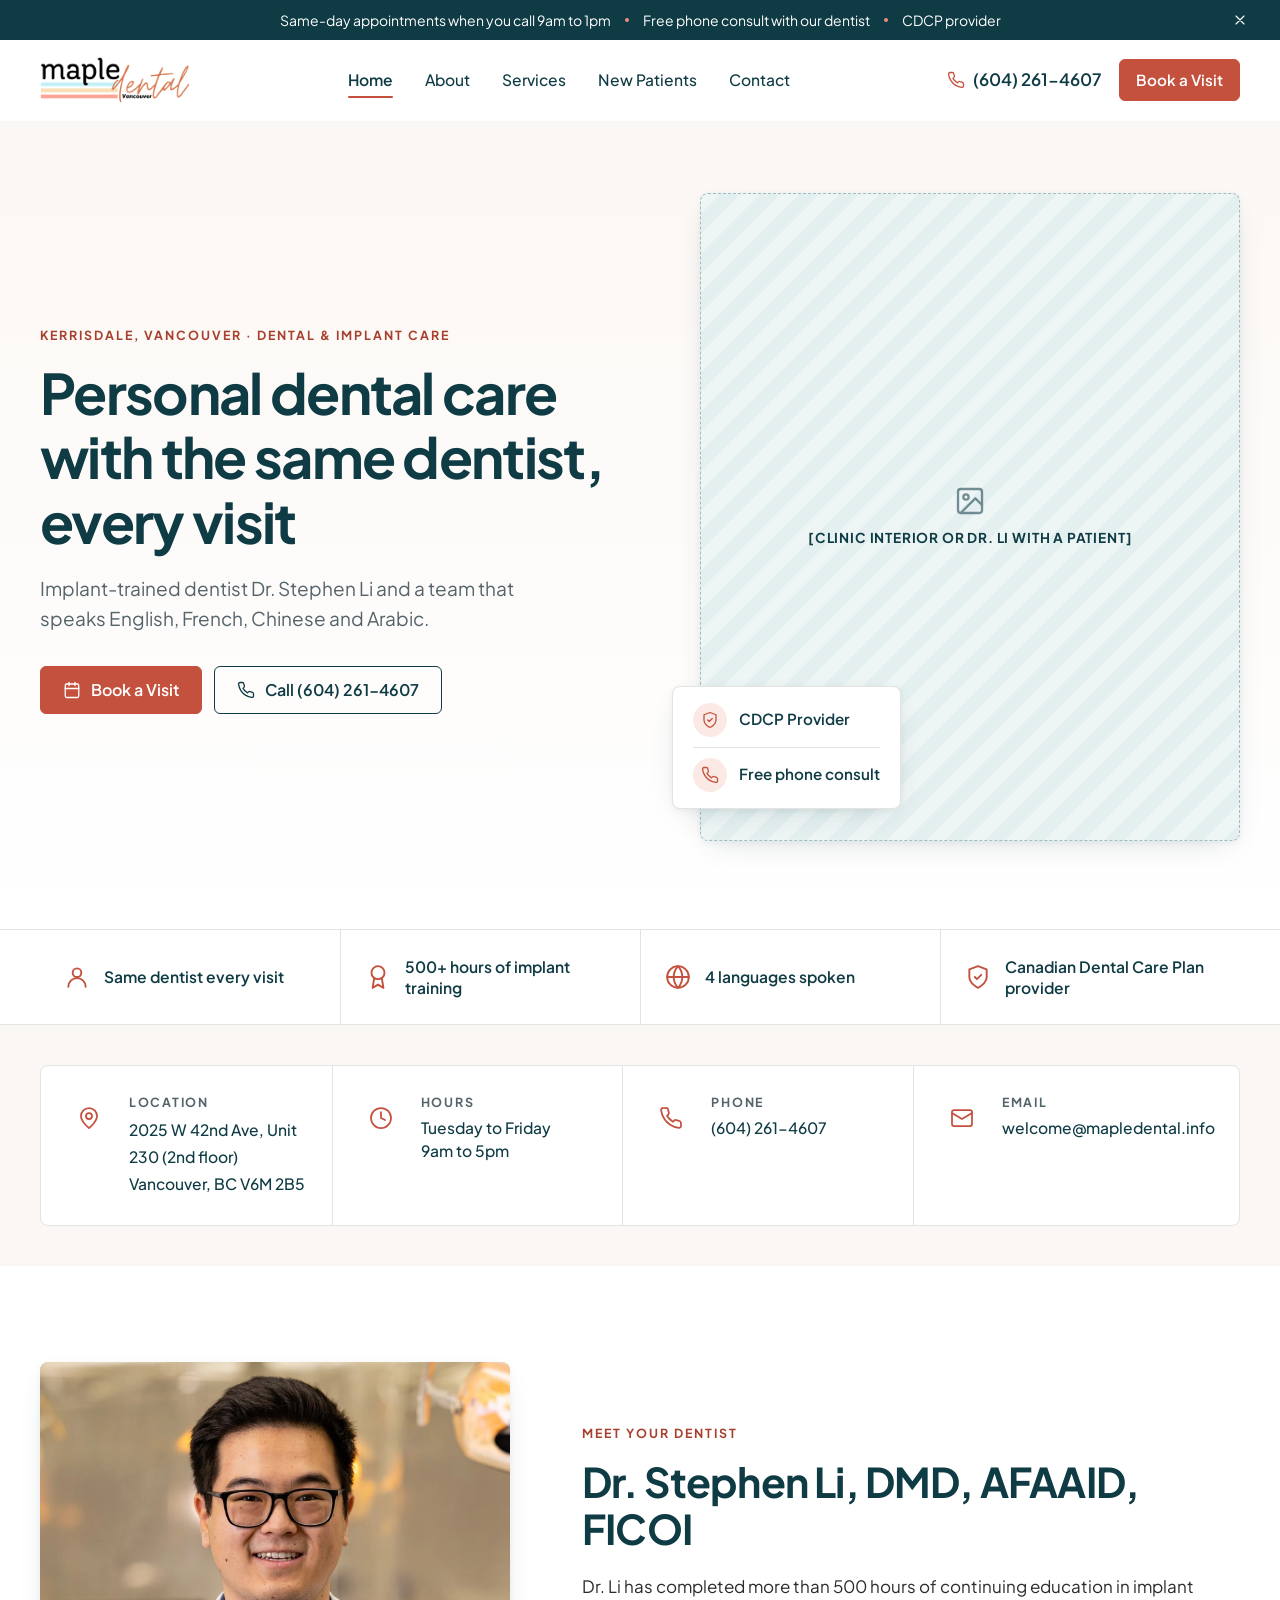
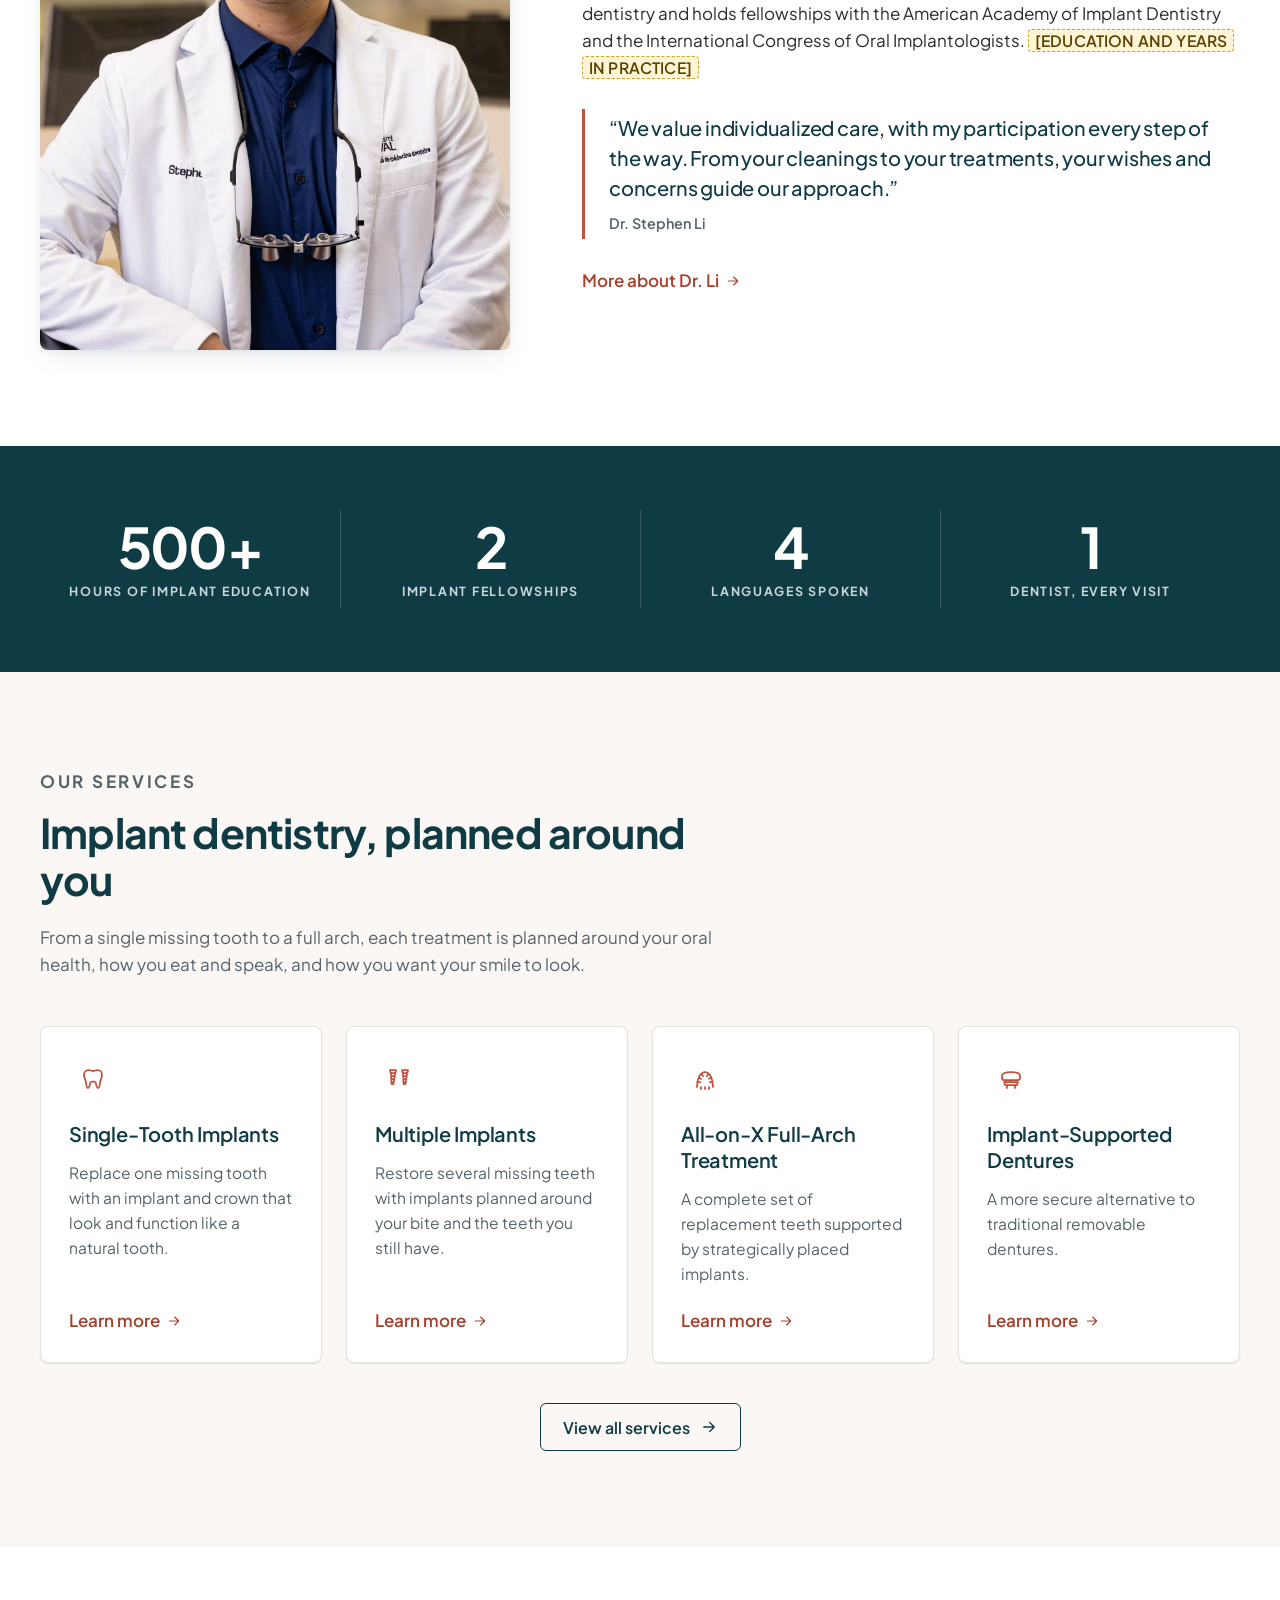
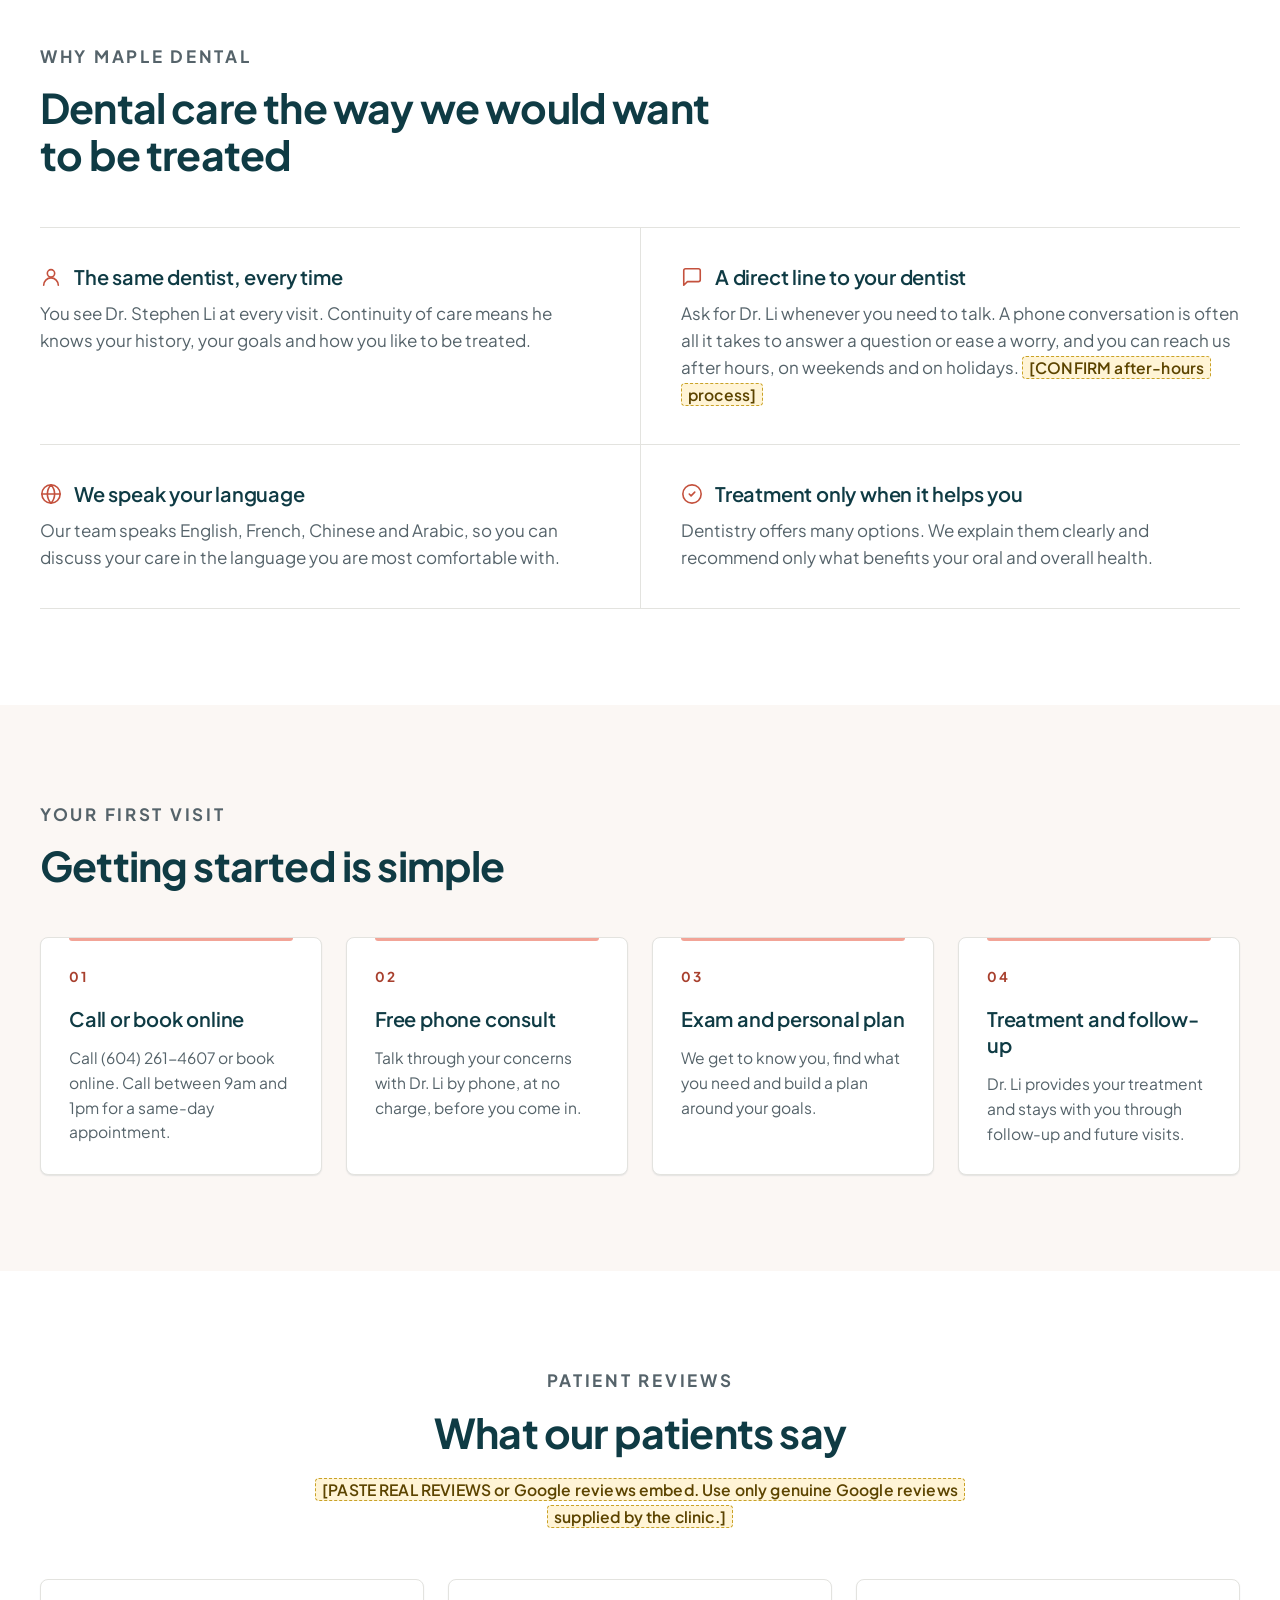
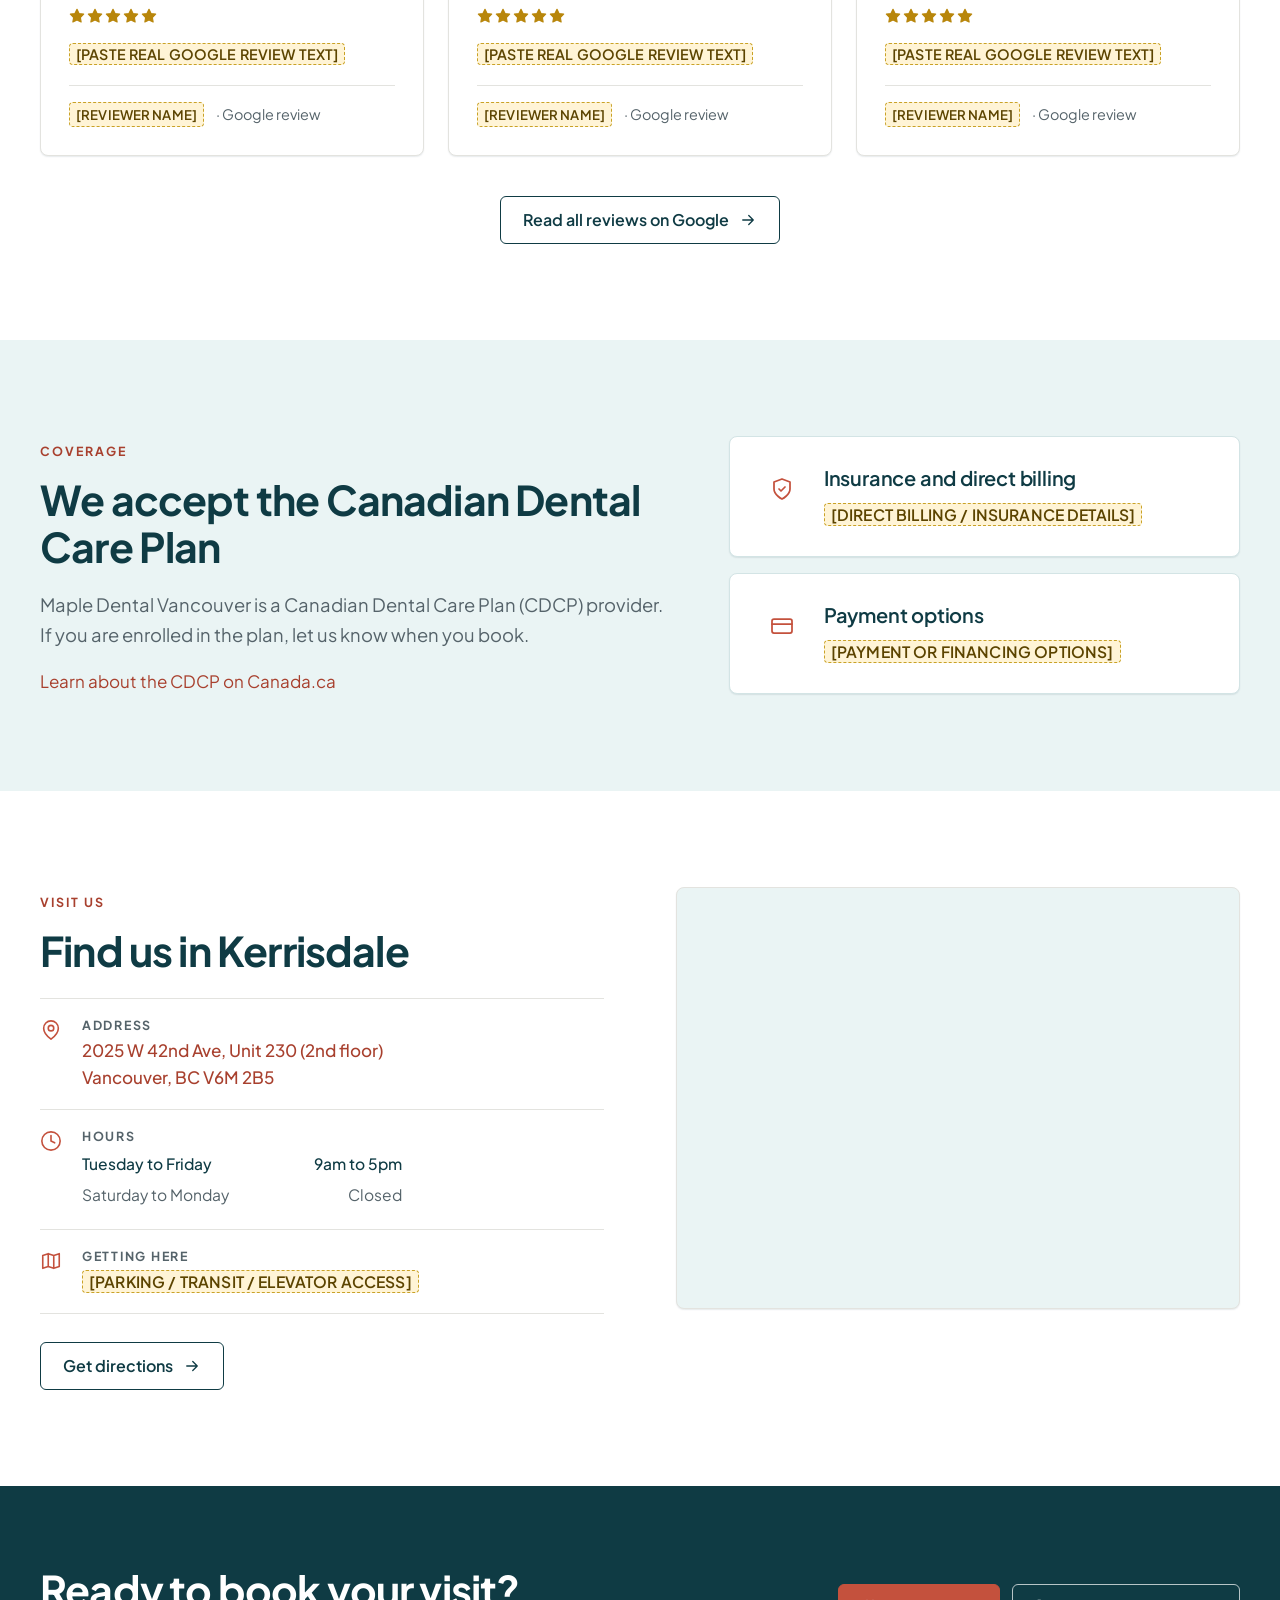
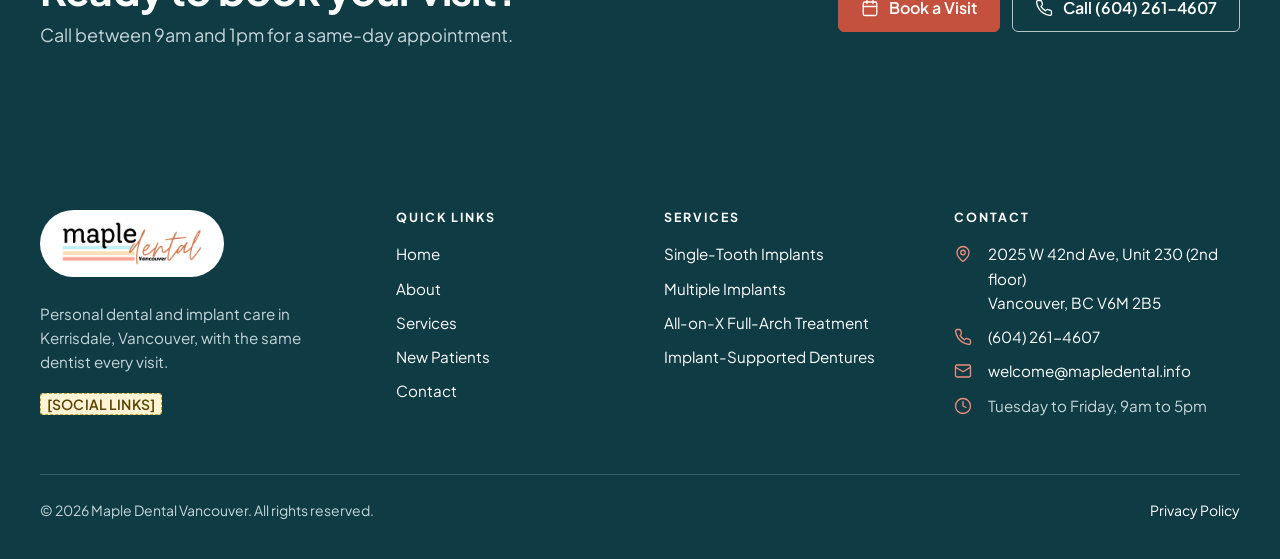
==== index.html @ 1ab0e74a "first commit" ====
<!doctype html>
<html lang="en-CA">
<head>
  <meta charset="utf-8">
  <meta name="viewport" content="width=device-width, initial-scale=1">
  <title>Maple Dental Vancouver | Kerrisdale Dentist & Dental Implants</title>
  <meta name="description" content="Kerrisdale dentist Dr. Stephen Li offers dental implant care with the same dentist every visit. We speak English, French, Chinese and Arabic and are a CDCP provider.">
  <link rel="canonical" href="https://mapledental.info/">
  <meta property="og:type" content="website">
  <meta property="og:site_name" content="Maple Dental Vancouver">
  <meta property="og:title" content="Maple Dental Vancouver | Kerrisdale Dentist & Dental Implants">
  <meta property="og:description" content="Kerrisdale dentist Dr. Stephen Li offers dental implant care with the same dentist every visit. We speak English, French, Chinese and Arabic and are a CDCP provider.">
  <meta property="og:url" content="https://mapledental.info/">
  <meta property="og:image" content="https://mapledental.info/assets/img/dr-stephen-li.jpg">
  <meta property="og:locale" content="en_CA">
  <meta name="twitter:card" content="summary_large_image">
  <meta name="theme-color" content="#0f3b44">
  <link rel="icon" type="image/png" href="/assets/img/favicon.png">
  <link rel="preconnect" href="https://fonts.googleapis.com">
  <link rel="preconnect" href="https://fonts.gstatic.com" crossorigin>
  <link href="https://fonts.googleapis.com/css2?family=Plus+Jakarta+Sans:wght@400;500;600;700&display=swap" rel="stylesheet">
  <link rel="stylesheet" href="/assets/css/styles.css">
  <script>document.documentElement.classList.add('js')</script>
  <script type="application/ld+json">{"@context": "https://schema.org", "@type": "Dentist", "@id": "https://mapledental.info/#dentist", "name": "Maple Dental Vancouver", "url": "https://mapledental.info/", "logo": "https://mapledental.info/assets/img/maple-dental-logo.png", "image": "https://mapledental.info/assets/img/dr-stephen-li.jpg", "telephone": "+1-604-261-4607", "email": "welcome@mapledental.info", "address": {"@type": "PostalAddress", "streetAddress": "2025 W 42nd Ave, Unit 230", "addressLocality": "Vancouver", "addressRegion": "BC", "postalCode": "V6M 2B5", "addressCountry": "CA"}, "areaServed": "Kerrisdale, Vancouver, BC", "openingHoursSpecification": [{"@type": "OpeningHoursSpecification", "dayOfWeek": ["Tuesday", "Wednesday", "Thursday", "Friday"], "opens": "09:00", "closes": "17:00"}], "knowsLanguage": ["en", "fr", "zh", "ar"], "availableService": [{"@type": "MedicalProcedure", "name": "Single-Tooth Implants"}, {"@type": "MedicalProcedure", "name": "Multiple Implants"}, {"@type": "MedicalProcedure", "name": "All-on-X Full-Arch Treatment"}, {"@type": "MedicalProcedure", "name": "Implant-Supported Dentures"}], "employee": {"@type": "Person", "name": "Dr. Stephen Li", "jobTitle": "Dentist", "honorificSuffix": "DMD, AFAAID, FICOI"}}</script>
</head><body>
  <a class="skip-link" href="#main">Skip to content</a>

  <div class="announce" data-announce>
    <div class="container announce__inner">
      <ul class="announce__list" aria-label="Clinic highlights">
        <li>Same-day appointments when you call 9am to 1pm</li>
        <li>Free phone consult with our dentist</li>
        <li>CDCP provider</li>
      </ul>
      <button class="announce__close" type="button" data-announce-close aria-label="Dismiss announcement"><svg viewBox="0 0 24 24" fill="none" stroke="currentColor" stroke-width="1.75" stroke-linecap="round" stroke-linejoin="round" aria-hidden="true" focusable="false"><path d="M18 6 6 18M6 6l12 12"/></svg></button>
    </div>
  </div>

  <header class="site-header">
    <div class="container header__inner">
      <a class="brand" href="/" aria-label="Maple Dental Vancouver, home">
        <img src="/assets/img/maple-dental-logo.png" width="720" height="223" alt="Maple Dental Vancouver logo">
      </a>
      <nav class="nav" id="site-nav" aria-label="Main">
        <ul class="nav__list">
          <li><a class="nav__link" href="/" aria-current="page">Home</a></li>
          <li><a class="nav__link" href="/about/">About</a></li>
          <li><a class="nav__link" href="/services/">Services</a></li>
          <li><a class="nav__link" href="/new-patients/">New Patients</a></li>
          <li><a class="nav__link" href="/contact/">Contact</a></li>
        </ul>
        <div class="nav__mobile-cta">
          <a class="btn btn--primary" href="tel:+16042614607"><svg viewBox="0 0 24 24" fill="none" stroke="currentColor" stroke-width="1.75" stroke-linecap="round" stroke-linejoin="round" aria-hidden="true" focusable="false"><rect x="3" y="4" width="18" height="18" rx="2"/><path d="M16 2v4M8 2v4M3 10h18"/></svg>Book a Visit</a>
          <a class="btn btn--outline" href="tel:+16042614607"><svg viewBox="0 0 24 24" fill="none" stroke="currentColor" stroke-width="1.75" stroke-linecap="round" stroke-linejoin="round" aria-hidden="true" focusable="false"><path d="M22 16.9v3a2 2 0 0 1-2.2 2 19.8 19.8 0 0 1-8.6-3.1 19.5 19.5 0 0 1-6-6A19.8 19.8 0 0 1 2.1 4.2 2 2 0 0 1 4.1 2h3a2 2 0 0 1 2 1.7c.1.9.4 1.8.7 2.7a2 2 0 0 1-.5 2.1L8 9.8a16 16 0 0 0 6 6l1.3-1.3a2 2 0 0 1 2.1-.4c.9.3 1.8.6 2.7.7a2 2 0 0 1 1.7 2z"/></svg>Call (604) 261-4607</a>
        </div>
      </nav>
      <div class="header__actions">
        <a class="header__phone" href="tel:+16042614607" aria-label="Call (604) 261-4607"><svg viewBox="0 0 24 24" fill="none" stroke="currentColor" stroke-width="1.75" stroke-linecap="round" stroke-linejoin="round" aria-hidden="true" focusable="false"><path d="M22 16.9v3a2 2 0 0 1-2.2 2 19.8 19.8 0 0 1-8.6-3.1 19.5 19.5 0 0 1-6-6A19.8 19.8 0 0 1 2.1 4.2 2 2 0 0 1 4.1 2h3a2 2 0 0 1 2 1.7c.1.9.4 1.8.7 2.7a2 2 0 0 1-.5 2.1L8 9.8a16 16 0 0 0 6 6l1.3-1.3a2 2 0 0 1 2.1-.4c.9.3 1.8.6 2.7.7a2 2 0 0 1 1.7 2z"/></svg><span>(604) 261-4607</span></a>
        <!-- [ONLINE BOOKING URL]: set BOOKING_URL in src/build.py -->
        <a class="btn btn--primary btn--sm" href="tel:+16042614607">Book a Visit</a>
      </div>
      <button class="menu-toggle" type="button" aria-expanded="false" aria-controls="site-nav" aria-label="Open menu">
        <svg class="icon-open" viewBox="0 0 24 24" fill="none" stroke="currentColor" stroke-width="1.75" stroke-linecap="round" stroke-linejoin="round" aria-hidden="true" focusable="false"><path d="M4 6h16M4 12h16M4 18h16"/></svg><svg class="icon-close" viewBox="0 0 24 24" fill="none" stroke="currentColor" stroke-width="1.75" stroke-linecap="round" stroke-linejoin="round" aria-hidden="true" focusable="false"><path d="M18 6 6 18M6 6l12 12"/></svg>
      </button>
    </div>
  </header>

  <main id="main">

    <!-- 1. Hero -->
    <section class="hero" aria-labelledby="hero-title">
      <div class="container hero__grid">
        <div class="reveal">
          <p class="eyebrow">Kerrisdale, Vancouver &middot; Dental &amp; implant care</p>
          <h1 id="hero-title">Personal dental care with the same dentist, every visit</h1>
          <p class="hero__sub">Implant-trained dentist Dr. Stephen Li and a team that speaks English, French, Chinese and Arabic.</p>
          <div class="btn-row">
            <a class="btn btn--primary" href="tel:+16042614607"><svg viewBox="0 0 24 24" fill="none" stroke="currentColor" stroke-width="1.75" stroke-linecap="round" stroke-linejoin="round" aria-hidden="true" focusable="false"><rect x="3" y="4" width="18" height="18" rx="2"/><path d="M16 2v4M8 2v4M3 10h18"/></svg>Book a Visit</a>
            <a class="btn btn--outline" href="tel:+16042614607"><svg viewBox="0 0 24 24" fill="none" stroke="currentColor" stroke-width="1.75" stroke-linecap="round" stroke-linejoin="round" aria-hidden="true" focusable="false"><path d="M22 16.9v3a2 2 0 0 1-2.2 2 19.8 19.8 0 0 1-8.6-3.1 19.5 19.5 0 0 1-6-6A19.8 19.8 0 0 1 2.1 4.2 2 2 0 0 1 4.1 2h3a2 2 0 0 1 2 1.7c.1.9.4 1.8.7 2.7a2 2 0 0 1-.5 2.1L8 9.8a16 16 0 0 0 6 6l1.3-1.3a2 2 0 0 1 2.1-.4c.9.3 1.8.6 2.7.7a2 2 0 0 1 1.7 2z"/></svg>Call (604) 261-4607</a>
          </div>
        </div>
        <div class="hero__media reveal">
          <div class="ph-img " role="img" aria-label="Placeholder: CLINIC INTERIOR OR DR. LI WITH A PATIENT"><svg viewBox="0 0 24 24" fill="none" stroke="currentColor" stroke-width="1.75" stroke-linecap="round" stroke-linejoin="round" aria-hidden="true" focusable="false"><rect x="3" y="3" width="18" height="18" rx="2"/><circle cx="9" cy="9" r="2"/><path d="m21 15-5-5L5 21"/></svg><span>[CLINIC INTERIOR OR DR. LI WITH A PATIENT]</span></div>
          <div class="float-card">
            <div class="float-card__item"><span class="float-card__icon"><svg viewBox="0 0 24 24" fill="none" stroke="currentColor" stroke-width="1.75" stroke-linecap="round" stroke-linejoin="round" aria-hidden="true" focusable="false"><path d="M12 22s8-4 8-10V5l-8-3-8 3v7c0 6 8 10 8 10z"/><path d="m9 12 2 2 4-4"/></svg></span>CDCP Provider</div>
            <div class="float-card__item"><span class="float-card__icon"><svg viewBox="0 0 24 24" fill="none" stroke="currentColor" stroke-width="1.75" stroke-linecap="round" stroke-linejoin="round" aria-hidden="true" focusable="false"><path d="M22 16.9v3a2 2 0 0 1-2.2 2 19.8 19.8 0 0 1-8.6-3.1 19.5 19.5 0 0 1-6-6A19.8 19.8 0 0 1 2.1 4.2 2 2 0 0 1 4.1 2h3a2 2 0 0 1 2 1.7c.1.9.4 1.8.7 2.7a2 2 0 0 1-.5 2.1L8 9.8a16 16 0 0 0 6 6l1.3-1.3a2 2 0 0 1 2.1-.4c.9.3 1.8.6 2.7.7a2 2 0 0 1 1.7 2z"/></svg></span>Free phone consult</div>
          </div>
        </div>
      </div>
    </section>

    <!-- 2. Trust strip -->
    <section class="trust" aria-label="Why patients trust us">
      <div class="container">
        <ul class="trust__list" data-stagger>
          <li class="trust__item reveal"><svg viewBox="0 0 24 24" fill="none" stroke="currentColor" stroke-width="1.75" stroke-linecap="round" stroke-linejoin="round" aria-hidden="true" focusable="false"><circle cx="12" cy="8" r="4"/><path d="M4 21a8 8 0 0 1 16 0"/></svg><span>Same dentist every visit</span></li>
          <li class="trust__item reveal"><svg viewBox="0 0 24 24" fill="none" stroke="currentColor" stroke-width="1.75" stroke-linecap="round" stroke-linejoin="round" aria-hidden="true" focusable="false"><circle cx="12" cy="8" r="6"/><path d="M15.5 13 17 22l-5-3-5 3 1.5-9"/></svg><span>500+ hours of implant training</span></li>
          <li class="trust__item reveal"><svg viewBox="0 0 24 24" fill="none" stroke="currentColor" stroke-width="1.75" stroke-linecap="round" stroke-linejoin="round" aria-hidden="true" focusable="false"><circle cx="12" cy="12" r="10"/><path d="M2 12h20M12 2a15.3 15.3 0 0 1 4 10 15.3 15.3 0 0 1-4 10 15.3 15.3 0 0 1-4-10 15.3 15.3 0 0 1 4-10z"/></svg><span>4 languages spoken</span></li>
          <li class="trust__item reveal"><svg viewBox="0 0 24 24" fill="none" stroke="currentColor" stroke-width="1.75" stroke-linecap="round" stroke-linejoin="round" aria-hidden="true" focusable="false"><path d="M12 22s8-4 8-10V5l-8-3-8 3v7c0 6 8 10 8 10z"/><path d="m9 12 2 2 4-4"/></svg><span>Canadian Dental Care Plan provider</span></li>
        </ul>
      </div>
    </section>

    <!-- 3. Quick info -->
    <section class="section section--tight section--cream" aria-labelledby="info-title">
      <div class="container">
        <h2 id="info-title" class="sr-only">Clinic information</h2>
        <div class="info-grid reveal">
          <div class="info-item">
            <span class="icon-tile"><svg viewBox="0 0 24 24" fill="none" stroke="currentColor" stroke-width="1.75" stroke-linecap="round" stroke-linejoin="round" aria-hidden="true" focusable="false"><path d="M20 10c0 6-8 12-8 12s-8-6-8-12a8 8 0 0 1 16 0z"/><circle cx="12" cy="10" r="3"/></svg></span>
            <div><h3>Location</h3><address><a href="https://www.google.com/maps/search/?api=1&query=2025+W+42nd+Ave+Unit+230+Vancouver+BC+V6M+2B5" target="_blank" rel="noopener">2025 W 42nd Ave, Unit 230 (2nd floor)<br>Vancouver, BC V6M 2B5<span class="sr-only"> (opens Google Maps)</span></a></address></div>
          </div>
          <div class="info-item">
            <span class="icon-tile"><svg viewBox="0 0 24 24" fill="none" stroke="currentColor" stroke-width="1.75" stroke-linecap="round" stroke-linejoin="round" aria-hidden="true" focusable="false"><circle cx="12" cy="12" r="10"/><path d="M12 6v6l4 2"/></svg></span>
            <div><h3>Hours</h3><p>Tuesday to Friday<br>9am to 5pm</p></div>
          </div>
          <div class="info-item">
            <span class="icon-tile"><svg viewBox="0 0 24 24" fill="none" stroke="currentColor" stroke-width="1.75" stroke-linecap="round" stroke-linejoin="round" aria-hidden="true" focusable="false"><path d="M22 16.9v3a2 2 0 0 1-2.2 2 19.8 19.8 0 0 1-8.6-3.1 19.5 19.5 0 0 1-6-6A19.8 19.8 0 0 1 2.1 4.2 2 2 0 0 1 4.1 2h3a2 2 0 0 1 2 1.7c.1.9.4 1.8.7 2.7a2 2 0 0 1-.5 2.1L8 9.8a16 16 0 0 0 6 6l1.3-1.3a2 2 0 0 1 2.1-.4c.9.3 1.8.6 2.7.7a2 2 0 0 1 1.7 2z"/></svg></span>
            <div><h3>Phone</h3><p><a href="tel:+16042614607">(604) 261-4607</a></p></div>
          </div>
          <div class="info-item">
            <span class="icon-tile"><svg viewBox="0 0 24 24" fill="none" stroke="currentColor" stroke-width="1.75" stroke-linecap="round" stroke-linejoin="round" aria-hidden="true" focusable="false"><rect x="2" y="4" width="20" height="16" rx="2"/><path d="m22 7-10 6L2 7"/></svg></span>
            <div><h3>Email</h3><p><a href="mailto:welcome@mapledental.info">welcome@mapledental.info</a></p></div>
          </div>
        </div>
      </div>
    </section>

    <!-- 4. Meet your dentist -->
    <section class="section" aria-labelledby="dentist-title">
      <div class="container split split--5-7">
        <div class="reveal">
          <div class="portrait">
            <picture>
              <source srcset="/assets/img/dr-stephen-li.webp" type="image/webp">
              <img src="/assets/img/dr-stephen-li.jpg" width="1200" height="1630" loading="lazy" decoding="async"
                   alt="Dr. Stephen Li, dentist at Maple Dental Vancouver, smiling in a white clinic coat in a treatment room">
            </picture>
          </div>
        </div>
        <div class="reveal">
          <p class="eyebrow">Meet your dentist</p>
          <h2 id="dentist-title">Dr. Stephen Li, DMD, AFAAID, FICOI</h2>
          <p>Dr. Li has completed more than 500 hours of continuing education in implant dentistry and holds fellowships with the American Academy of Implant Dentistry and the International Congress of Oral Implantologists. <span class="ph">[EDUCATION AND YEARS IN PRACTICE]</span></p>
          <blockquote class="pull-quote">
            <p>&ldquo;We value individualized care, with my participation every step of the way. From your cleanings to your treatments, your wishes and concerns guide our approach.&rdquo;</p>
            <cite>Dr. Stephen Li</cite>
          </blockquote>
          <a class="link-arrow" href="/about/#dr-li">More about Dr. Li<svg viewBox="0 0 24 24" fill="none" stroke="currentColor" stroke-width="1.75" stroke-linecap="round" stroke-linejoin="round" aria-hidden="true" focusable="false"><path d="M5 12h14M13 6l6 6-6 6"/></svg></a>
        </div>
      </div>
    </section>

    <!-- 5. Stats -->
    <section class="section section--dark section--tight on-dark" aria-label="Maple Dental at a glance" style="padding:64px 0">
      <div class="container">
        <dl class="stats" data-stagger>
          <div class="stat reveal"><dt>Hours of implant education</dt><dd>500+</dd></div>
          <div class="stat reveal"><dt>Implant fellowships</dt><dd>2</dd></div>
          <div class="stat reveal"><dt>Languages spoken</dt><dd>4</dd></div>
          <div class="stat reveal"><dt>Dentist, every visit</dt><dd>1</dd></div>
        </dl>
      </div>
    </section>

    <!-- 6. Services -->
    <section class="section section--cream" aria-labelledby="services-title">
      <div class="container">
        <div class="section-head reveal">
          <p class="eyebrow">Our services</p>
          <h2 id="services-title">Implant dentistry, planned around you</h2>
          <p>From a single missing tooth to a full arch, each treatment is planned around your oral health, how you eat and speak, and how you want your smile to look.</p>
        </div>
        <div class="cards cards--4" data-stagger>
          <article class="card reveal">
            <span class="icon-tile"><svg viewBox="0 0 24 24" fill="none" stroke="currentColor" stroke-width="1.75" stroke-linecap="round" stroke-linejoin="round" aria-hidden="true" focusable="false"><path d="M7.5 3C5 3 3 5 3 7.7c0 2.2.8 3.6 1.4 5.4.7 2.1.8 7.9 2.6 7.9 1.6 0 1.7-3.8 2.4-5.3.4-.8.9-1.2 1.6-1.2h2c.7 0 1.2.4 1.6 1.2.7 1.5.8 5.3 2.4 5.3 1.8 0 1.9-5.8 2.6-7.9.6-1.8 1.4-3.2 1.4-5.4C21 5 19 3 16.5 3c-1.9 0-2.8 1-4.5 1S9.4 3 7.5 3z"/></svg></span>
            <h3>Single-Tooth Implants</h3>
            <p>Replace one missing tooth with an implant and crown that look and function like a natural tooth.</p>
            <a class="link-arrow" href="/services/#single-tooth-implants">Learn more<span class="sr-only"> about Single-Tooth Implants</span><svg viewBox="0 0 24 24" fill="none" stroke="currentColor" stroke-width="1.75" stroke-linecap="round" stroke-linejoin="round" aria-hidden="true" focusable="false"><path d="M5 12h14M13 6l6 6-6 6"/></svg></a>
          </article>
          <article class="card reveal">
            <span class="icon-tile"><svg viewBox="0 0 24 24" fill="none" stroke="currentColor" stroke-width="1.75" stroke-linecap="round" stroke-linejoin="round" aria-hidden="true" focusable="false"><path d="M3 3h6l-.6 3H3.6zM15 3h6l-.6 3h-4.8z"/><path d="M4 9h4M4.5 12h3M5 15h2M16 9h4M16.5 12h3M17 15h2M4 6l.5 11h2L8 6M16 6l.5 11h2L20 6"/></svg></span>
            <h3>Multiple Implants</h3>
            <p>Restore several missing teeth with implants planned around your bite and the teeth you still have.</p>
            <a class="link-arrow" href="/services/#multiple-implants">Learn more<span class="sr-only"> about Multiple Implants</span><svg viewBox="0 0 24 24" fill="none" stroke="currentColor" stroke-width="1.75" stroke-linecap="round" stroke-linejoin="round" aria-hidden="true" focusable="false"><path d="M5 12h14M13 6l6 6-6 6"/></svg></a>
          </article>
          <article class="card reveal">
            <span class="icon-tile"><svg viewBox="0 0 24 24" fill="none" stroke="currentColor" stroke-width="1.75" stroke-linecap="round" stroke-linejoin="round" aria-hidden="true" focusable="false"><path d="M4 20c0-8.8 3.6-15 8-15s8 6.2 8 15"/><path d="M4.6 15h2.6M5.7 10.6l2.3 1.2M8.5 7.3l1.6 2M15.5 7.3l-1.6 2M18.3 10.6 16 11.8M19.4 15h-2.6"/><path d="M8 20v2M12 20v2M16 20v2" /></svg></span>
            <h3>All-on-X Full-Arch Treatment</h3>
            <p>A complete set of replacement teeth supported by strategically placed implants.</p>
            <a class="link-arrow" href="/services/#all-on-x">Learn more<span class="sr-only"> about All-on-X Full-Arch Treatment</span><svg viewBox="0 0 24 24" fill="none" stroke="currentColor" stroke-width="1.75" stroke-linecap="round" stroke-linejoin="round" aria-hidden="true" focusable="false"><path d="M5 12h14M13 6l6 6-6 6"/></svg></a>
          </article>
          <article class="card reveal">
            <span class="icon-tile"><svg viewBox="0 0 24 24" fill="none" stroke="currentColor" stroke-width="1.75" stroke-linecap="round" stroke-linejoin="round" aria-hidden="true" focusable="false"><path d="M3 9c0-2 2-4 9-4s9 2 9 4v2c0 1-1 2-2 2H5c-1 0-2-1-2-2z"/><path d="M7 13v2M12 13v2M17 13v2M5 15h14l-1 3H6z"/><path d="M8 18v3M16 18v3"/></svg></span>
            <h3>Implant-Supported Dentures</h3>
            <p>A more secure alternative to traditional removable dentures.</p>
            <a class="link-arrow" href="/services/#implant-supported-dentures">Learn more<span class="sr-only"> about Implant-Supported Dentures</span><svg viewBox="0 0 24 24" fill="none" stroke="currentColor" stroke-width="1.75" stroke-linecap="round" stroke-linejoin="round" aria-hidden="true" focusable="false"><path d="M5 12h14M13 6l6 6-6 6"/></svg></a>
          </article>
        </div>
        <!-- Fifth card "General & Preventive Care": add ONLY once the client confirms [CONFIRM: cleanings, exams, fillings?] -->
        <div class="section-foot"><a class="btn btn--outline" href="/services/">View all services<svg viewBox="0 0 24 24" fill="none" stroke="currentColor" stroke-width="1.75" stroke-linecap="round" stroke-linejoin="round" aria-hidden="true" focusable="false"><path d="M5 12h14M13 6l6 6-6 6"/></svg></a></div>
      </div>
    </section>

    <!-- 7. Why Maple Dental -->
    <section class="section" aria-labelledby="why-title">
      <div class="container">
        <div class="section-head reveal">
          <p class="eyebrow">Why Maple Dental</p>
          <h2 id="why-title">Dental care the way we would want to be treated</h2>
        </div>
        <div class="feature-grid" data-stagger>
          <div class="feature reveal">
            <h3><svg viewBox="0 0 24 24" fill="none" stroke="currentColor" stroke-width="1.75" stroke-linecap="round" stroke-linejoin="round" aria-hidden="true" focusable="false"><circle cx="12" cy="8" r="4"/><path d="M4 21a8 8 0 0 1 16 0"/></svg>The same dentist, every time</h3>
            <p>You see Dr. Stephen Li at every visit. Continuity of care means he knows your history, your goals and how you like to be treated.</p>
          </div>
          <div class="feature reveal">
            <h3><svg viewBox="0 0 24 24" fill="none" stroke="currentColor" stroke-width="1.75" stroke-linecap="round" stroke-linejoin="round" aria-hidden="true" focusable="false"><path d="M21 15a2 2 0 0 1-2 2H7l-4 4V5a2 2 0 0 1 2-2h14a2 2 0 0 1 2 2z"/></svg>A direct line to your dentist</h3>
            <p>Ask for Dr. Li whenever you need to talk. A phone conversation is often all it takes to answer a question or ease a worry, and you can reach us after hours, on weekends and on holidays. <span class="ph">[CONFIRM after-hours process]</span></p>
          </div>
          <div class="feature reveal">
            <h3><svg viewBox="0 0 24 24" fill="none" stroke="currentColor" stroke-width="1.75" stroke-linecap="round" stroke-linejoin="round" aria-hidden="true" focusable="false"><circle cx="12" cy="12" r="10"/><path d="M2 12h20M12 2a15.3 15.3 0 0 1 4 10 15.3 15.3 0 0 1-4 10 15.3 15.3 0 0 1-4-10 15.3 15.3 0 0 1 4-10z"/></svg>We speak your language</h3>
            <p>Our team speaks English, French, Chinese and Arabic, so you can discuss your care in the language you are most comfortable with.</p>
          </div>
          <div class="feature reveal">
            <h3><svg viewBox="0 0 24 24" fill="none" stroke="currentColor" stroke-width="1.75" stroke-linecap="round" stroke-linejoin="round" aria-hidden="true" focusable="false"><circle cx="12" cy="12" r="10"/><path d="m9 12 2 2 4-4"/></svg>Treatment only when it helps you</h3>
            <p>Dentistry offers many options. We explain them clearly and recommend only what benefits your oral and overall health.</p>
          </div>
        </div>
      </div>
    </section>

    <!-- 8. How it works -->
    <section class="section section--cream" aria-labelledby="steps-title">
      <div class="container">
        <div class="section-head reveal">
          <p class="eyebrow">Your first visit</p>
          <h2 id="steps-title">Getting started is simple</h2>
        </div>
        <div class="cards cards--4" data-stagger>
          <article class="card step-card reveal">
            <span class="step-num">01</span>
            <h3>Call or book online</h3>
            <p>Call (604) 261-4607 or book online. Call between 9am and 1pm for a same-day appointment.</p>
          </article>
          <article class="card step-card reveal">
            <span class="step-num">02</span>
            <h3>Free phone consult</h3>
            <p>Talk through your concerns with Dr. Li by phone, at no charge, before you come in.</p>
          </article>
          <article class="card step-card reveal">
            <span class="step-num">03</span>
            <h3>Exam and personal plan</h3>
            <p>We get to know you, find what you need and build a plan around your goals.</p>
          </article>
          <article class="card step-card reveal">
            <span class="step-num">04</span>
            <h3>Treatment and follow-up</h3>
            <p>Dr. Li provides your treatment and stays with you through follow-up and future visits.</p>
          </article>
        </div>
      </div>
    </section>

    <!-- 9. Reviews -->
    <section class="section" aria-labelledby="reviews-title">
      <div class="container">
        <div class="section-head section-head--center reveal">
          <p class="eyebrow">Patient reviews</p>
          <h2 id="reviews-title">What our patients say</h2>
          <p><span class="ph">[PASTE REAL REVIEWS or Google reviews embed. Use only genuine Google reviews supplied by the clinic.]</span></p>
        </div>
        <div class="cards cards--3" data-stagger>
          <article class="card review-card reveal">
            <div class="stars" aria-hidden="true"><svg viewBox="0 0 24 24" fill="none" stroke="currentColor" stroke-width="1.75" stroke-linecap="round" stroke-linejoin="round" aria-hidden="true" focusable="false"><path d="m12 2 3.1 6.3 6.9 1-5 4.9 1.2 6.8L12 17.8 5.8 21l1.2-6.8-5-4.9 6.9-1z" fill="currentColor"/></svg><svg viewBox="0 0 24 24" fill="none" stroke="currentColor" stroke-width="1.75" stroke-linecap="round" stroke-linejoin="round" aria-hidden="true" focusable="false"><path d="m12 2 3.1 6.3 6.9 1-5 4.9 1.2 6.8L12 17.8 5.8 21l1.2-6.8-5-4.9 6.9-1z" fill="currentColor"/></svg><svg viewBox="0 0 24 24" fill="none" stroke="currentColor" stroke-width="1.75" stroke-linecap="round" stroke-linejoin="round" aria-hidden="true" focusable="false"><path d="m12 2 3.1 6.3 6.9 1-5 4.9 1.2 6.8L12 17.8 5.8 21l1.2-6.8-5-4.9 6.9-1z" fill="currentColor"/></svg><svg viewBox="0 0 24 24" fill="none" stroke="currentColor" stroke-width="1.75" stroke-linecap="round" stroke-linejoin="round" aria-hidden="true" focusable="false"><path d="m12 2 3.1 6.3 6.9 1-5 4.9 1.2 6.8L12 17.8 5.8 21l1.2-6.8-5-4.9 6.9-1z" fill="currentColor"/></svg><svg viewBox="0 0 24 24" fill="none" stroke="currentColor" stroke-width="1.75" stroke-linecap="round" stroke-linejoin="round" aria-hidden="true" focusable="false"><path d="m12 2 3.1 6.3 6.9 1-5 4.9 1.2 6.8L12 17.8 5.8 21l1.2-6.8-5-4.9 6.9-1z" fill="currentColor"/></svg></div>
            <blockquote><p><span class="ph">[PASTE REAL GOOGLE REVIEW TEXT]</span></p></blockquote>
            <footer><span class="ph">[REVIEWER NAME]</span> &middot; Google review</footer>
          </article>
          <article class="card review-card reveal">
            <div class="stars" aria-hidden="true"><svg viewBox="0 0 24 24" fill="none" stroke="currentColor" stroke-width="1.75" stroke-linecap="round" stroke-linejoin="round" aria-hidden="true" focusable="false"><path d="m12 2 3.1 6.3 6.9 1-5 4.9 1.2 6.8L12 17.8 5.8 21l1.2-6.8-5-4.9 6.9-1z" fill="currentColor"/></svg><svg viewBox="0 0 24 24" fill="none" stroke="currentColor" stroke-width="1.75" stroke-linecap="round" stroke-linejoin="round" aria-hidden="true" focusable="false"><path d="m12 2 3.1 6.3 6.9 1-5 4.9 1.2 6.8L12 17.8 5.8 21l1.2-6.8-5-4.9 6.9-1z" fill="currentColor"/></svg><svg viewBox="0 0 24 24" fill="none" stroke="currentColor" stroke-width="1.75" stroke-linecap="round" stroke-linejoin="round" aria-hidden="true" focusable="false"><path d="m12 2 3.1 6.3 6.9 1-5 4.9 1.2 6.8L12 17.8 5.8 21l1.2-6.8-5-4.9 6.9-1z" fill="currentColor"/></svg><svg viewBox="0 0 24 24" fill="none" stroke="currentColor" stroke-width="1.75" stroke-linecap="round" stroke-linejoin="round" aria-hidden="true" focusable="false"><path d="m12 2 3.1 6.3 6.9 1-5 4.9 1.2 6.8L12 17.8 5.8 21l1.2-6.8-5-4.9 6.9-1z" fill="currentColor"/></svg><svg viewBox="0 0 24 24" fill="none" stroke="currentColor" stroke-width="1.75" stroke-linecap="round" stroke-linejoin="round" aria-hidden="true" focusable="false"><path d="m12 2 3.1 6.3 6.9 1-5 4.9 1.2 6.8L12 17.8 5.8 21l1.2-6.8-5-4.9 6.9-1z" fill="currentColor"/></svg></div>
            <blockquote><p><span class="ph">[PASTE REAL GOOGLE REVIEW TEXT]</span></p></blockquote>
            <footer><span class="ph">[REVIEWER NAME]</span> &middot; Google review</footer>
          </article>
          <article class="card review-card reveal">
            <div class="stars" aria-hidden="true"><svg viewBox="0 0 24 24" fill="none" stroke="currentColor" stroke-width="1.75" stroke-linecap="round" stroke-linejoin="round" aria-hidden="true" focusable="false"><path d="m12 2 3.1 6.3 6.9 1-5 4.9 1.2 6.8L12 17.8 5.8 21l1.2-6.8-5-4.9 6.9-1z" fill="currentColor"/></svg><svg viewBox="0 0 24 24" fill="none" stroke="currentColor" stroke-width="1.75" stroke-linecap="round" stroke-linejoin="round" aria-hidden="true" focusable="false"><path d="m12 2 3.1 6.3 6.9 1-5 4.9 1.2 6.8L12 17.8 5.8 21l1.2-6.8-5-4.9 6.9-1z" fill="currentColor"/></svg><svg viewBox="0 0 24 24" fill="none" stroke="currentColor" stroke-width="1.75" stroke-linecap="round" stroke-linejoin="round" aria-hidden="true" focusable="false"><path d="m12 2 3.1 6.3 6.9 1-5 4.9 1.2 6.8L12 17.8 5.8 21l1.2-6.8-5-4.9 6.9-1z" fill="currentColor"/></svg><svg viewBox="0 0 24 24" fill="none" stroke="currentColor" stroke-width="1.75" stroke-linecap="round" stroke-linejoin="round" aria-hidden="true" focusable="false"><path d="m12 2 3.1 6.3 6.9 1-5 4.9 1.2 6.8L12 17.8 5.8 21l1.2-6.8-5-4.9 6.9-1z" fill="currentColor"/></svg><svg viewBox="0 0 24 24" fill="none" stroke="currentColor" stroke-width="1.75" stroke-linecap="round" stroke-linejoin="round" aria-hidden="true" focusable="false"><path d="m12 2 3.1 6.3 6.9 1-5 4.9 1.2 6.8L12 17.8 5.8 21l1.2-6.8-5-4.9 6.9-1z" fill="currentColor"/></svg></div>
            <blockquote><p><span class="ph">[PASTE REAL GOOGLE REVIEW TEXT]</span></p></blockquote>
            <footer><span class="ph">[REVIEWER NAME]</span> &middot; Google review</footer>
          </article>
        </div>
        <!-- [CORRECT GOOGLE REVIEWS URL]: set REVIEWS_URL in src/build.py -->
        <div class="section-foot"><a class="btn btn--outline" href="https://www.google.com/maps/search/?api=1&query=Maple+Dental+Vancouver+2025+W+42nd+Ave+Vancouver" target="_blank" rel="noopener">Read all reviews on Google<span class="sr-only"> (opens in a new tab)</span><svg viewBox="0 0 24 24" fill="none" stroke="currentColor" stroke-width="1.75" stroke-linecap="round" stroke-linejoin="round" aria-hidden="true" focusable="false"><path d="M5 12h14M13 6l6 6-6 6"/></svg></a></div>
      </div>
    </section>

    <!-- 10. Coverage -->
    <section class="section section--tint" aria-labelledby="coverage-title">
      <div class="container coverage">
        <div class="reveal">
          <p class="eyebrow">Coverage</p>
          <h2 id="coverage-title">We accept the Canadian Dental Care Plan</h2>
          <p class="lead">Maple Dental Vancouver is a Canadian Dental Care Plan (CDCP) provider. If you are enrolled in the plan, let us know when you book.</p>
          <p><a href="https://www.canada.ca/en/services/benefits/dental/dental-care-plan.html" target="_blank" rel="noopener">Learn about the CDCP on Canada.ca<span class="sr-only"> (opens in a new tab)</span></a></p>
        </div>
        <div class="stack reveal">
          <div class="badge-card">
            <span class="icon-tile"><svg viewBox="0 0 24 24" fill="none" stroke="currentColor" stroke-width="1.75" stroke-linecap="round" stroke-linejoin="round" aria-hidden="true" focusable="false"><path d="M12 22s8-4 8-10V5l-8-3-8 3v7c0 6 8 10 8 10z"/><path d="m9 12 2 2 4-4"/></svg></span>
            <div><h3>Insurance and direct billing</h3><p><span class="ph">[DIRECT BILLING / INSURANCE DETAILS]</span></p></div>
          </div>
          <div class="badge-card">
            <span class="icon-tile"><svg viewBox="0 0 24 24" fill="none" stroke="currentColor" stroke-width="1.75" stroke-linecap="round" stroke-linejoin="round" aria-hidden="true" focusable="false"><rect x="2" y="5" width="20" height="14" rx="2"/><path d="M2 10h20"/></svg></span>
            <div><h3>Payment options</h3><p><span class="ph">[PAYMENT OR FINANCING OPTIONS]</span></p></div>
          </div>
        </div>
      </div>
    </section>

    <!-- 11. Location -->
    <section class="section" aria-labelledby="location-title">
      <div class="container split split--top">
        <div class="reveal">
          <p class="eyebrow">Visit us</p>
          <h2 id="location-title">Find us in Kerrisdale</h2>
          <div class="detail-list">
            <div class="detail"><svg viewBox="0 0 24 24" fill="none" stroke="currentColor" stroke-width="1.75" stroke-linecap="round" stroke-linejoin="round" aria-hidden="true" focusable="false"><path d="M20 10c0 6-8 12-8 12s-8-6-8-12a8 8 0 0 1 16 0z"/><circle cx="12" cy="10" r="3"/></svg><div><h3>Address</h3><address><a href="https://www.google.com/maps/search/?api=1&query=2025+W+42nd+Ave+Unit+230+Vancouver+BC+V6M+2B5" target="_blank" rel="noopener">2025 W 42nd Ave, Unit 230 (2nd floor)<br>Vancouver, BC V6M 2B5<span class="sr-only"> (opens Google Maps)</span></a></address></div></div>
            <div class="detail"><svg viewBox="0 0 24 24" fill="none" stroke="currentColor" stroke-width="1.75" stroke-linecap="round" stroke-linejoin="round" aria-hidden="true" focusable="false"><circle cx="12" cy="12" r="10"/><path d="M12 6v6l4 2"/></svg><div><h3>Hours</h3><table class="hours-table">
                  <caption class="sr-only">Clinic hours</caption>
                  <tbody>
                    <tr><th scope="row">Tuesday to Friday</th><td>9am to 5pm</td></tr>
                    <tr><th scope="row" class="closed">Saturday to Monday</th><td class="closed">Closed</td></tr>
                  </tbody>
                </table></div></div>
            <div class="detail"><svg viewBox="0 0 24 24" fill="none" stroke="currentColor" stroke-width="1.75" stroke-linecap="round" stroke-linejoin="round" aria-hidden="true" focusable="false"><path d="M9 4 3 6v14l6-2 6 2 6-2V4l-6 2-6-2zM9 4v14M15 6v14"/></svg><div><h3>Getting here</h3><p><span class="ph">[PARKING / TRANSIT / ELEVATOR ACCESS]</span></p></div></div>
          </div>
          <a class="btn btn--outline" href="https://www.google.com/maps/search/?api=1&query=2025+W+42nd+Ave+Unit+230+Vancouver+BC+V6M+2B5" target="_blank" rel="noopener">Get directions<span class="sr-only"> (opens Google Maps)</span><svg viewBox="0 0 24 24" fill="none" stroke="currentColor" stroke-width="1.75" stroke-linecap="round" stroke-linejoin="round" aria-hidden="true" focusable="false"><path d="M5 12h14M13 6l6 6-6 6"/></svg></a>
        </div>
        <div class="reveal">
          <div class="map-frame"><iframe src="https://www.google.com/maps?q=Maple+Dental+Vancouver,+2025+W+42nd+Ave+%23230,+Vancouver,+BC+V6M+2B5&output=embed" title="Map showing Maple Dental Vancouver at 2025 W 42nd Ave, Vancouver" loading="lazy" referrerpolicy="no-referrer-when-downgrade" allowfullscreen></iframe></div>
        </div>
      </div>
    </section>

    <section class="cta-band on-dark" aria-labelledby="cta-title">
      <div class="container cta-band__inner reveal">
        <div>
          <h2 id="cta-title">Ready to book your visit?</h2>
          <p>Call between 9am and 1pm for a same-day appointment.</p>
        </div>
        <div class="btn-row">
          <a class="btn btn--primary" href="tel:+16042614607"><svg viewBox="0 0 24 24" fill="none" stroke="currentColor" stroke-width="1.75" stroke-linecap="round" stroke-linejoin="round" aria-hidden="true" focusable="false"><rect x="3" y="4" width="18" height="18" rx="2"/><path d="M16 2v4M8 2v4M3 10h18"/></svg>Book a Visit</a>
          <a class="btn btn--outline-light" href="tel:+16042614607"><svg viewBox="0 0 24 24" fill="none" stroke="currentColor" stroke-width="1.75" stroke-linecap="round" stroke-linejoin="round" aria-hidden="true" focusable="false"><path d="M22 16.9v3a2 2 0 0 1-2.2 2 19.8 19.8 0 0 1-8.6-3.1 19.5 19.5 0 0 1-6-6A19.8 19.8 0 0 1 2.1 4.2 2 2 0 0 1 4.1 2h3a2 2 0 0 1 2 1.7c.1.9.4 1.8.7 2.7a2 2 0 0 1-.5 2.1L8 9.8a16 16 0 0 0 6 6l1.3-1.3a2 2 0 0 1 2.1-.4c.9.3 1.8.6 2.7.7a2 2 0 0 1 1.7 2z"/></svg>Call (604) 261-4607</a>
        </div>
      </div>
    </section>
  </main>

  <footer class="site-footer">
    <div class="container">
      <div class="footer__grid">
        <div>
          <a class="footer__logo" href="/" aria-label="Maple Dental Vancouver, home">
            <img src="/assets/img/maple-dental-logo.png" width="720" height="223" alt="Maple Dental Vancouver logo" loading="lazy">
          </a>
          <p>Personal dental and implant care in Kerrisdale, Vancouver, with the same dentist every visit.</p>
          <p class="footer__social"><span class="ph">[SOCIAL LINKS]</span></p>
        </div>
        <nav aria-label="Footer quick links">
          <h2>Quick links</h2>
          <ul>
            <li><a href="/">Home</a></li>
            <li><a href="/about/">About</a></li>
            <li><a href="/services/">Services</a></li>
            <li><a href="/new-patients/">New Patients</a></li>
            <li><a href="/contact/">Contact</a></li>
          </ul>
        </nav>
        <nav aria-label="Footer services">
          <h2>Services</h2>
          <ul>
            <li><a href="/services/#single-tooth-implants">Single-Tooth Implants</a></li>
            <li><a href="/services/#multiple-implants">Multiple Implants</a></li>
            <li><a href="/services/#all-on-x">All-on-X Full-Arch Treatment</a></li>
            <li><a href="/services/#implant-supported-dentures">Implant-Supported Dentures</a></li>
          </ul>
        </nav>
        <div>
          <h2>Contact</h2>
          <ul class="footer__contact">
            <li><svg viewBox="0 0 24 24" fill="none" stroke="currentColor" stroke-width="1.75" stroke-linecap="round" stroke-linejoin="round" aria-hidden="true" focusable="false"><path d="M20 10c0 6-8 12-8 12s-8-6-8-12a8 8 0 0 1 16 0z"/><circle cx="12" cy="10" r="3"/></svg><address><a href="https://www.google.com/maps/search/?api=1&query=2025+W+42nd+Ave+Unit+230+Vancouver+BC+V6M+2B5" target="_blank" rel="noopener">2025 W 42nd Ave, Unit 230 (2nd floor)<br>Vancouver, BC V6M 2B5</a></address></li>
            <li><svg viewBox="0 0 24 24" fill="none" stroke="currentColor" stroke-width="1.75" stroke-linecap="round" stroke-linejoin="round" aria-hidden="true" focusable="false"><path d="M22 16.9v3a2 2 0 0 1-2.2 2 19.8 19.8 0 0 1-8.6-3.1 19.5 19.5 0 0 1-6-6A19.8 19.8 0 0 1 2.1 4.2 2 2 0 0 1 4.1 2h3a2 2 0 0 1 2 1.7c.1.9.4 1.8.7 2.7a2 2 0 0 1-.5 2.1L8 9.8a16 16 0 0 0 6 6l1.3-1.3a2 2 0 0 1 2.1-.4c.9.3 1.8.6 2.7.7a2 2 0 0 1 1.7 2z"/></svg><a href="tel:+16042614607">(604) 261-4607</a></li>
            <li><svg viewBox="0 0 24 24" fill="none" stroke="currentColor" stroke-width="1.75" stroke-linecap="round" stroke-linejoin="round" aria-hidden="true" focusable="false"><rect x="2" y="4" width="20" height="16" rx="2"/><path d="m22 7-10 6L2 7"/></svg><a href="mailto:welcome@mapledental.info">welcome@mapledental.info</a></li>
            <li><svg viewBox="0 0 24 24" fill="none" stroke="currentColor" stroke-width="1.75" stroke-linecap="round" stroke-linejoin="round" aria-hidden="true" focusable="false"><circle cx="12" cy="12" r="10"/><path d="M12 6v6l4 2"/></svg><span>Tuesday to Friday, 9am to 5pm</span></li>
          </ul>
        </div>
      </div>
      <div class="footer__bottom">
        <p>&copy; <span data-year>2026</span> Maple Dental Vancouver. All rights reserved.</p>
        <ul>
          <li><a href="/privacy-policy/">Privacy Policy</a></li>
        </ul>
      </div>
    </div>
  </footer>

  <div class="mobile-bar" aria-label="Quick actions">
    <a class="btn btn--outline" href="tel:+16042614607"><svg viewBox="0 0 24 24" fill="none" stroke="currentColor" stroke-width="1.75" stroke-linecap="round" stroke-linejoin="round" aria-hidden="true" focusable="false"><path d="M22 16.9v3a2 2 0 0 1-2.2 2 19.8 19.8 0 0 1-8.6-3.1 19.5 19.5 0 0 1-6-6A19.8 19.8 0 0 1 2.1 4.2 2 2 0 0 1 4.1 2h3a2 2 0 0 1 2 1.7c.1.9.4 1.8.7 2.7a2 2 0 0 1-.5 2.1L8 9.8a16 16 0 0 0 6 6l1.3-1.3a2 2 0 0 1 2.1-.4c.9.3 1.8.6 2.7.7a2 2 0 0 1 1.7 2z"/></svg>Call</a>
    <a class="btn btn--primary" href="tel:+16042614607"><svg viewBox="0 0 24 24" fill="none" stroke="currentColor" stroke-width="1.75" stroke-linecap="round" stroke-linejoin="round" aria-hidden="true" focusable="false"><rect x="3" y="4" width="18" height="18" rx="2"/><path d="M16 2v4M8 2v4M3 10h18"/></svg>Book</a>
  </div>

  <script src="/assets/js/main.js" defer></script>
</body>
</html>
---- assets/css/styles.css ----
/* =========================================================
   Maple Dental Vancouver — site styles
   ========================================================= */

:root {
  /* Palette (from the logo) */
  --white: #ffffff;
  --cream: #fbf7f4;          /* warm off-white */
  --tint: #eaf4f4;           /* light teal tint */
  --teal: #0f3b44;           /* primary dark */
  --teal-2: #164c57;         /* hover / raised on dark */
  --coral: #c4513d;          /* accent: buttons, icons (white text 4.57:1) */
  --coral-ink: #a8402e;      /* accent for TEXT on any light bg (≥5.5:1) */
  --salmon: #ef8e7e;         /* decorative only — never text */
  --salmon-soft: #f4b3a6;    /* eyebrow text on dark teal (6.8:1) */
  --ink: #2b2b2b;            /* body text */
  --muted: #55636a;          /* secondary text (≥5.5:1 on white/cream/tint) */
  --on-dark: #ffffff;
  --on-dark-muted: #c6d6d9;  /* ≥7:1 on teal */
  --line: #e3e3df;
  --line-dark: rgba(255, 255, 255, 0.16);

  /* Type */
  --font: "Plus Jakarta Sans", system-ui, -apple-system, "Segoe UI", Roboto, sans-serif;

  /* Layout */
  --max: 1200px;
  --gutter: 24px;
  --section: 96px;
  --radius: 8px;
  --radius-sm: 6px;
  --shadow-sm: 0 1px 2px rgba(15, 59, 68, 0.06), 0 1px 1px rgba(15, 59, 68, 0.04);
  --shadow: 0 10px 30px -12px rgba(15, 59, 68, 0.18), 0 2px 6px rgba(15, 59, 68, 0.05);
  --ease: cubic-bezier(0.22, 0.61, 0.36, 1);
  --header-h: 80px;
}

@media (max-width: 760px) {
  :root { --section: 64px; --gutter: 16px; --header-h: 68px; }
}

/* ---------- Base ---------- */
*, *::before, *::after { box-sizing: border-box; }
html { -webkit-text-size-adjust: 100%; scroll-behavior: smooth; scroll-padding-top: calc(var(--header-h) + 16px); }
@media (prefers-reduced-motion: reduce) { html { scroll-behavior: auto; } }
body {
  margin: 0;
  font-family: var(--font);
  font-size: 17px;
  line-height: 1.6;
  font-weight: 400;
  color: var(--ink);
  background: var(--white);
  -webkit-font-smoothing: antialiased;
  text-rendering: optimizeLegibility;
}
img, svg, iframe { display: block; max-width: 100%; }
img { height: auto; }
h1, h2, h3, h4 { color: var(--teal); margin: 0 0 0.5em; line-height: 1.15; letter-spacing: -0.02em; font-weight: 700; }
h1 { font-size: clamp(2.25rem, 4.6vw, 3.5rem); letter-spacing: -0.03em; }
h2 { font-size: clamp(1.85rem, 3.2vw, 2.6rem); }
h3 { font-size: 1.25rem; font-weight: 600; letter-spacing: -0.01em; line-height: 1.3; }
p { margin: 0 0 1em; }
p:last-child { margin-bottom: 0; }
a { color: var(--coral-ink); text-decoration: none; text-underline-offset: 3px; }
a:hover { text-decoration: underline; }
ul { padding-left: 1.2em; }
strong { font-weight: 600; color: var(--teal); }
address { font-style: normal; }

:focus-visible { outline: 3px solid var(--coral); outline-offset: 3px; border-radius: 4px; }
.on-dark :focus-visible, .site-footer :focus-visible, .announce :focus-visible { outline-color: var(--salmon-soft); }

.skip-link {
  position: absolute; left: 16px; top: -100px; z-index: 1000;
  background: var(--teal); color: #fff; padding: 12px 18px; border-radius: var(--radius-sm); font-weight: 600;
}
.skip-link:focus { top: 12px; }
.sr-only { position: absolute !important; width: 1px; height: 1px; padding: 0; margin: -1px; overflow: hidden; clip: rect(0 0 0 0); white-space: nowrap; border: 0; }

.container { width: 100%; max-width: calc(var(--max) + var(--gutter) * 2); margin: 0 auto; padding: 0 var(--gutter); }
.section { padding: var(--section) 0; }
.section--cream { background: var(--cream); }
.section--tint { background: var(--tint); }
.section--dark { background: var(--teal); color: var(--on-dark-muted); }
.section--dark h2, .section--dark h3 { color: #fff; }
.section--tight { padding: 40px 0; }

/* ---------- Eyebrows & headings ---------- */
.eyebrow {
  display: inline-block; margin: 0 0 14px;
  font-size: 0.78rem; font-weight: 700; letter-spacing: 0.16em; text-transform: uppercase;
  color: var(--coral-ink);
}
.section--dark .eyebrow, .on-dark .eyebrow { color: var(--salmon-soft); }
.section-head { max-width: 680px; margin-bottom: 48px; }
.section-head--center { text-align: center; margin-left: auto; margin-right: auto; }
.section-head p { color: var(--muted); font-size: 1.0625rem; }
.section--dark .section-head p { color: var(--on-dark-muted); }
.lead { font-size: 1.15rem; color: var(--muted); }

/* ---------- Placeholders (for client content) ---------- */
.ph {
  display: inline; padding: 1px 6px; border-radius: 4px;
  background: #fff4d6; color: #5c4400; border: 1px dashed #c9a227;
  font-size: 0.92em; font-weight: 600; letter-spacing: 0.01em;
  -webkit-box-decoration-break: clone; box-decoration-break: clone;
}
.ph-block {
  display: block; padding: 14px 16px; border-radius: var(--radius-sm);
  background: #fffaeb; color: #5c4400; border: 1px dashed #c9a227; font-weight: 500; font-size: 0.95rem;
}
.ph-img {
  position: relative; display: flex; align-items: center; justify-content: center; flex-direction: column; gap: 10px;
  width: 100%; aspect-ratio: 4 / 3; border-radius: var(--radius);
  background: repeating-linear-gradient(135deg, #eef5f5 0 14px, #e4eff0 14px 28px);
  border: 1px dashed #9fbcc0; color: var(--teal); text-align: center; padding: 20px;
  font-size: 0.85rem; font-weight: 700; letter-spacing: 0.06em; text-transform: uppercase;
}
.ph-img svg { width: 32px; height: 32px; color: var(--teal); opacity: 0.55; }

/* ---------- Buttons ---------- */
.btn {
  --btn-bg: var(--coral); --btn-fg: #fff; --btn-bd: var(--coral);
  display: inline-flex; align-items: center; justify-content: center; gap: 10px;
  min-height: 48px; padding: 12px 22px; border-radius: var(--radius-sm);
  background: var(--btn-bg); color: var(--btn-fg); border: 1.5px solid var(--btn-bd);
  font: 600 1rem/1.2 var(--font); letter-spacing: 0; text-decoration: none; white-space: nowrap; cursor: pointer;
  transition: background-color .2s var(--ease), color .2s var(--ease), border-color .2s var(--ease), transform .2s var(--ease), box-shadow .2s var(--ease);
}
.btn:hover { text-decoration: none; transform: translateY(-1px); box-shadow: 0 8px 18px -10px rgba(15, 59, 68, .45); }
.btn:active { transform: translateY(0); }
.btn--primary:hover { --btn-bg: var(--coral-ink); --btn-bd: var(--coral-ink); }
.btn--outline { --btn-bg: transparent; --btn-fg: var(--teal); --btn-bd: var(--teal); }
.btn--outline:hover { --btn-bg: var(--teal); --btn-fg: #fff; }
.btn--outline-light { --btn-bg: transparent; --btn-fg: #fff; --btn-bd: rgba(255,255,255,.7); }
.btn--outline-light:hover { --btn-bg: #fff; --btn-fg: var(--teal); --btn-bd: #fff; }
.btn--sm { min-height: 42px; padding: 9px 16px; font-size: 0.95rem; }
.btn svg { width: 18px; height: 18px; flex: none; }
.btn-row { display: flex; flex-wrap: wrap; gap: 12px; }

.link-arrow {
  display: inline-flex; align-items: center; gap: 6px; font-weight: 600; color: var(--coral-ink);
}
.link-arrow svg { width: 16px; height: 16px; transition: transform .2s var(--ease); }
.link-arrow:hover svg { transform: translateX(3px); }

/* ---------- Announcement bar ---------- */
.announce { background: var(--teal); color: #fff; font-size: 0.875rem; }
.announce__inner { position: relative; display: flex; align-items: center; justify-content: center; min-height: 40px; padding: 8px 44px; }
.announce__list { display: flex; flex-wrap: wrap; justify-content: center; align-items: center; gap: 4px 0; margin: 0; padding: 0; list-style: none; text-align: center; }
.announce__list li { display: inline-flex; align-items: center; }
.announce__list li + li::before { content: ""; width: 4px; height: 4px; border-radius: 50%; background: var(--salmon); margin: 0 14px; }
.announce__close {
  position: absolute; right: 8px; top: 50%; transform: translateY(-50%);
  width: 32px; height: 32px; display: grid; place-items: center; border: 0; border-radius: 4px;
  background: transparent; color: #fff; cursor: pointer;
}
.announce__close:hover { background: var(--teal-2); }
.announce__close svg { width: 16px; height: 16px; }
.announce[hidden] { display: none; }
@media (max-width: 760px) {
  .announce { font-size: 0.8125rem; }
  .announce__list li:nth-child(n+2) { display: none; }
}

/* ---------- Header ---------- */
.site-header {
  position: sticky; top: 0; z-index: 100; background: rgba(255,255,255,.97);
  border-bottom: 1px solid transparent; transition: border-color .25s var(--ease), box-shadow .25s var(--ease);
}
@supports (backdrop-filter: blur(8px)) { .site-header { background: rgba(255,255,255,.9); backdrop-filter: blur(10px); } }
.site-header.is-scrolled { border-bottom-color: var(--line); box-shadow: 0 4px 20px -14px rgba(15,59,68,.35); }
.header__inner { display: flex; align-items: center; gap: 24px; height: var(--header-h); transition: height .25s var(--ease); }
.site-header.is-scrolled .header__inner { height: calc(var(--header-h) - 14px); }
.brand { display: block; flex: none; }
.brand img { width: 150px; height: auto; transition: width .25s var(--ease); }
.site-header.is-scrolled .brand img { width: 128px; }
.nav { flex: 1; display: flex; justify-content: center; }
.nav__list { display: flex; gap: 4px; margin: 0; padding: 0; list-style: none; }
.nav__link {
  display: block; padding: 10px 14px; border-radius: var(--radius-sm);
  color: var(--teal); font-weight: 500; font-size: 0.975rem; position: relative;
}
.nav__link:hover { text-decoration: none; background: var(--cream); }
.nav__link[aria-current="page"] { font-weight: 600; }
.nav__link[aria-current="page"]::after {
  content: ""; position: absolute; left: 14px; right: 14px; bottom: 4px; height: 2px; border-radius: 2px; background: var(--coral);
}
.header__actions { display: flex; align-items: center; gap: 18px; flex: none; }
.header__phone { display: inline-flex; align-items: center; gap: 8px; color: var(--teal); font-weight: 600; white-space: nowrap; }
.header__phone svg { width: 18px; height: 18px; color: var(--coral); }
.menu-toggle {
  display: none; width: 44px; height: 44px; border: 1px solid var(--line); border-radius: var(--radius-sm);
  background: #fff; color: var(--teal); cursor: pointer; place-items: center;
}
.menu-toggle svg { width: 22px; height: 22px; }
.menu-toggle .icon-close { display: none; }
.menu-toggle[aria-expanded="true"] .icon-open { display: none; }
.menu-toggle[aria-expanded="true"] .icon-close { display: block; }

@media (max-width: 1040px) {
  .header__phone span { display: none; }
  .header__phone { width: 44px; height: 44px; justify-content: center; border: 1px solid var(--line); border-radius: var(--radius-sm); }
}
@media (max-width: 900px) {
  .menu-toggle { display: grid; }
  .header__actions .btn, .header__phone { display: none; }
  .header__inner { justify-content: space-between; }
  .brand img { width: 128px; }
  .site-header.is-scrolled .brand img { width: 116px; }
  .nav {
    position: fixed; inset: var(--nav-top, var(--header-h)) 0 0 0; z-index: 99;
    display: block; background: #fff; padding: 16px var(--gutter) 120px; overflow-y: auto;
    opacity: 0; visibility: hidden; transform: translateY(-8px);
    transition: opacity .2s var(--ease), transform .2s var(--ease), visibility 0s linear .2s;
    border-top: 1px solid var(--line);
  }
  .nav.is-open { opacity: 1; visibility: visible; transform: none; transition: opacity .2s var(--ease), transform .2s var(--ease); }
  .nav__list { flex-direction: column; gap: 0; }
  .nav__list li { border-bottom: 1px solid var(--line); }
  .nav__link { padding: 16px 4px; font-size: 1.125rem; border-radius: 0; }
  .nav__link:hover { background: transparent; color: var(--coral-ink); }
  .nav__link[aria-current="page"]::after { left: 4px; right: auto; width: 24px; bottom: 8px; }
  .nav__mobile-cta { display: grid !important; gap: 12px; margin-top: 24px; }
  body.menu-open { overflow: hidden; }
}
.nav__mobile-cta { display: none !important; }

/* ---------- Hero ---------- */
.hero { padding: 72px 0 88px; background: linear-gradient(180deg, var(--cream) 0%, #fff 100%); }
.hero__grid { display: grid; grid-template-columns: 1.05fr 0.95fr; gap: 64px; align-items: center; }
.hero h1 { margin-bottom: 20px; }
.hero__sub { font-size: 1.1875rem; color: var(--muted); max-width: 540px; margin-bottom: 32px; }
.hero__media { position: relative; }
.hero__media .ph-img { aspect-ratio: 5 / 6; box-shadow: var(--shadow); }
.float-card {
  position: absolute; left: -28px; bottom: 32px; background: #fff; border-radius: var(--radius);
  box-shadow: var(--shadow); padding: 16px 20px; display: grid; gap: 10px; min-width: 220px; border: 1px solid var(--line);
}
.float-card__item { display: flex; align-items: center; gap: 12px; font-weight: 600; color: var(--teal); font-size: 0.95rem; }
.float-card__item + .float-card__item { border-top: 1px solid var(--line); padding-top: 10px; }
.float-card__icon { width: 34px; height: 34px; border-radius: 50%; display: grid; place-items: center; background: #fbe9e5; color: var(--coral); flex: none; }
.float-card__icon svg { width: 18px; height: 18px; }

.page-hero { padding: 80px 0 72px; background: var(--cream); border-bottom: 1px solid var(--line); }
.page-hero__inner { max-width: 760px; }
.page-hero p { font-size: 1.1875rem; color: var(--muted); }

/* ---------- Trust strip ---------- */
.trust { border-top: 1px solid var(--line); border-bottom: 1px solid var(--line); background: #fff; }
.trust__list { display: grid; grid-template-columns: repeat(4, 1fr); margin: 0; padding: 0; list-style: none; }
.trust__item { display: flex; align-items: center; gap: 14px; padding: 26px 24px; font-weight: 600; color: var(--teal); font-size: 0.975rem; line-height: 1.35; }
.trust__item + .trust__item { border-left: 1px solid var(--line); }
.trust__item svg { width: 26px; height: 26px; color: var(--coral); flex: none; }

/* ---------- Icon tile ---------- */
.icon-tile { width: 48px; height: 48px; border-radius: var(--radius); display: grid; place-items: center; background: #fbe9e5; color: var(--coral); flex: none; }
.icon-tile svg { width: 24px; height: 24px; }
.section--tint .icon-tile, .section--cream .icon-tile { background: #fff; }

/* ---------- Quick info ---------- */
.info-grid { display: grid; grid-template-columns: repeat(4, 1fr); gap: 0; background: #fff; border: 1px solid var(--line); border-radius: var(--radius); }
.info-item { display: flex; gap: 16px; padding: 28px 24px; }
.info-item + .info-item { border-left: 1px solid var(--line); }
.info-item h3 { font-size: 0.78rem; letter-spacing: 0.14em; text-transform: uppercase; color: var(--muted); margin-bottom: 6px; font-weight: 700; }
.info-item p, .info-item a { color: var(--teal); font-weight: 500; font-size: 0.975rem; line-height: 1.5; }
.info-item a { text-decoration: none; }
.info-item a:hover { text-decoration: underline; color: var(--coral-ink); }

/* ---------- Split ---------- */
.split { display: grid; grid-template-columns: 1fr 1fr; gap: 72px; align-items: center; }
.split--5-7 { grid-template-columns: 5fr 7fr; }
.split--top { align-items: start; }
.portrait { border-radius: var(--radius); overflow: hidden; box-shadow: var(--shadow); background: var(--tint); }
.portrait img { width: 100%; aspect-ratio: 4 / 5; object-fit: cover; object-position: 50% 15%; }
.credentials-line { color: var(--muted); font-weight: 500; margin-top: -6px; margin-bottom: 20px; }

.pull-quote {
  margin: 28px 0; padding: 4px 0 4px 24px; border-left: 3px solid var(--coral);
  font-size: 1.25rem; line-height: 1.5; font-weight: 500; color: var(--teal); letter-spacing: -0.01em;
}
.pull-quote p { margin: 0 0 10px; }
.pull-quote cite { display: block; font-style: normal; font-size: 0.9rem; font-weight: 600; color: var(--muted); letter-spacing: 0; }

/* ---------- Stats ---------- */
.stats { display: grid; grid-template-columns: repeat(4, 1fr); margin: 0; }
.stat { padding: 8px 28px; text-align: center; }
.stat + .stat { border-left: 1px solid var(--line-dark); }
.stat dt { order: 2; font-size: 0.78rem; font-weight: 700; letter-spacing: 0.14em; text-transform: uppercase; color: var(--on-dark-muted); line-height: 1.45; }
.stat dd { order: 1; margin: 0 0 8px; font-size: clamp(2.5rem, 4.4vw, 3.5rem); font-weight: 700; line-height: 1; color: #fff; letter-spacing: -0.03em; }
.stat { display: flex; flex-direction: column; }

/* ---------- Cards ---------- */
.cards { display: grid; gap: 24px; }
.cards--4 { grid-template-columns: repeat(4, 1fr); }
.cards--3 { grid-template-columns: repeat(3, 1fr); }
.cards--2 { grid-template-columns: repeat(2, 1fr); }
.card {
  display: flex; flex-direction: column; gap: 14px; padding: 28px; background: #fff;
  border: 1px solid var(--line); border-radius: var(--radius); box-shadow: var(--shadow-sm);
  transition: box-shadow .25s var(--ease), transform .25s var(--ease), border-color .25s var(--ease);
}
.card:hover { box-shadow: var(--shadow); border-color: #d8dcda; }
.card h3 { margin: 4px 0 0; }
.card p { color: var(--muted); font-size: 0.975rem; margin: 0; }
.card .link-arrow { margin-top: auto; padding-top: 6px; }
.section-foot { margin-top: 40px; text-align: center; }

.step-num { font-size: 0.85rem; font-weight: 700; letter-spacing: 0.12em; color: var(--coral-ink); }
.step-card { position: relative; }
.step-card::before { content: ""; position: absolute; left: 28px; right: 28px; top: 0; height: 3px; background: var(--salmon); border-radius: 0 0 3px 3px; opacity: .8; }

/* ---------- Feature grid with dividers (2x2) ---------- */
.feature-grid { display: grid; grid-template-columns: 1fr 1fr; border-top: 1px solid var(--line); }
.feature { padding: 36px 40px 36px 0; border-bottom: 1px solid var(--line); }
.feature:nth-child(even) { padding: 36px 0 36px 40px; border-left: 1px solid var(--line); }
.feature h3 { display: flex; align-items: center; gap: 12px; margin-bottom: 10px; }
.feature h3 svg { width: 22px; height: 22px; color: var(--coral); flex: none; }
.feature p { color: var(--muted); }

/* ---------- Reviews ---------- */
.review-card { gap: 18px; }
.review-card blockquote { margin: 0; color: var(--ink); }
.review-card footer { display: flex; align-items: center; gap: 12px; margin-top: auto; padding-top: 16px; border-top: 1px solid var(--line); font-size: .9rem; color: var(--muted); }
.stars { display: flex; gap: 2px; color: #b8860b; }
.stars svg { width: 16px; height: 16px; }

/* ---------- Coverage ---------- */
.coverage { display: grid; grid-template-columns: 1.1fr 0.9fr; gap: 64px; align-items: start; }
.badge-card {
  display: flex; gap: 18px; align-items: flex-start; padding: 28px; background: #fff; border-radius: var(--radius);
  border: 1px solid #d3e4e5; box-shadow: var(--shadow-sm);
}
.check-list { list-style: none; padding: 0; margin: 20px 0 0; display: grid; gap: 12px; }
.check-list li { display: flex; gap: 12px; align-items: flex-start; }
.check-list svg { width: 20px; height: 20px; color: var(--coral); flex: none; margin-top: 3px; }
.stack { display: grid; gap: 16px; }

/* ---------- Map / location ---------- */
.map-frame { border-radius: var(--radius); overflow: hidden; border: 1px solid var(--line); background: var(--tint); box-shadow: var(--shadow-sm); }
.map-frame iframe { width: 100%; height: 100%; min-height: 420px; border: 0; }
.detail-list { display: grid; gap: 0; margin: 24px 0 28px; border-top: 1px solid var(--line); }
.detail { display: grid; grid-template-columns: 28px 1fr; gap: 14px; padding: 18px 0; border-bottom: 1px solid var(--line); }
.detail svg { width: 22px; height: 22px; color: var(--coral); margin-top: 2px; }
.detail h3 { font-size: 0.78rem; letter-spacing: 0.14em; text-transform: uppercase; color: var(--muted); margin: 0 0 4px; font-weight: 700; }
.detail p, .detail address { color: var(--teal); font-weight: 500; }
.hours-table { border-collapse: collapse; width: 100%; max-width: 320px; font-size: 0.975rem; }
.hours-table th, .hours-table td { text-align: left; padding: 3px 0; font-weight: 500; color: var(--teal); }
.hours-table td { text-align: right; }
.hours-table .closed { color: var(--muted); font-weight: 400; }

/* ---------- CTA band ---------- */
.cta-band { background: var(--teal); color: var(--on-dark-muted); padding: 80px 0; }
.cta-band__inner { display: flex; align-items: center; justify-content: space-between; gap: 32px; flex-wrap: wrap; }
.cta-band h2 { color: #fff; margin-bottom: 8px; }
.cta-band p { font-size: 1.125rem; margin: 0; }

/* ---------- Services page ---------- */
.cred-block { display: grid; grid-template-columns: 1fr 1.2fr; gap: 64px; align-items: center; }
.cred-big { font-size: clamp(3rem, 6vw, 4.5rem); font-weight: 700; color: var(--teal); letter-spacing: -0.04em; line-height: 1; margin-bottom: 12px; }
.cred-card { display: flex; gap: 18px; align-items: flex-start; }
.cred-card abbr { text-decoration: none; }
.cred-card h3 { margin-bottom: 4px; }
.cred-logos { display: flex; align-items: center; gap: 28px; margin-top: 28px; padding-top: 24px; border-top: 1px solid var(--line); flex-wrap: wrap; }
.cred-logos__label { font-size: 0.78rem; font-weight: 700; letter-spacing: 0.14em; text-transform: uppercase; color: var(--muted); }
.cred-logos img { height: 34px; width: auto; }
.cred-logos .ph { font-size: .8rem; }

.service-block { display: grid; grid-template-columns: 1fr 1fr; gap: 72px; align-items: center; padding: 72px 0; border-top: 1px solid var(--line); }
.service-block:first-child { border-top: 0; padding-top: 0; }
.service-block:last-child { padding-bottom: 0; }
.service-block:nth-child(even) .service-block__media { order: 2; }
.service-block .ph-img { aspect-ratio: 4 / 3; }
.who { margin: 20px 0 24px; padding: 18px 20px; background: var(--cream); border-radius: var(--radius-sm); border: 1px solid var(--line); }
.who h4 { font-size: 0.78rem; letter-spacing: 0.14em; text-transform: uppercase; color: var(--coral-ink); margin: 0 0 6px; }
.who p { margin: 0; color: var(--ink); }

/* ---------- Accordion ---------- */
.accordion { border-top: 1px solid var(--line); max-width: 860px; margin: 0 auto; }
.acc-item { border-bottom: 1px solid var(--line); }
.acc-item h3 { margin: 0; font-size: 1.0625rem; }
.acc-trigger {
  width: 100%; display: flex; align-items: center; justify-content: space-between; gap: 24px;
  padding: 22px 4px; background: none; border: 0; text-align: left; cursor: pointer;
  font: 600 1.0625rem/1.4 var(--font); color: var(--teal);
}
.acc-trigger:hover { color: var(--coral-ink); }
.acc-icon { width: 28px; height: 28px; border-radius: 50%; border: 1px solid var(--line); display: grid; place-items: center; flex: none; transition: transform .3s var(--ease), background-color .2s; }
.acc-icon svg { width: 14px; height: 14px; }
.acc-trigger[aria-expanded="true"] .acc-icon { transform: rotate(45deg); background: var(--cream); }
.acc-panel { display: grid; grid-template-rows: 0fr; transition: grid-template-rows .3s var(--ease); }
.acc-panel > div { overflow: hidden; }
.acc-panel__body { padding: 0 4px 24px; color: var(--muted); }
.acc-item.is-open .acc-panel { grid-template-rows: 1fr; }
.acc-panel[hidden] { display: grid; }
@media (prefers-reduced-motion: reduce) { .acc-panel, .acc-icon { transition: none; } }

/* ---------- Team / gallery ---------- */
.team-card .ph-img { aspect-ratio: 1 / 1; }
.team-card h3 { margin-top: 16px; margin-bottom: 2px; }
.team-card p { color: var(--muted); font-size: .95rem; }
.gallery { display: grid; grid-template-columns: 2fr 1fr; grid-template-rows: auto auto; gap: 20px; }
.gallery .ph-img:first-child { grid-row: span 2; aspect-ratio: auto; min-height: 100%; }

/* ---------- Content page (new patients / privacy) ---------- */
.content-grid { display: grid; grid-template-columns: 260px 1fr; gap: 64px; align-items: start; }
.toc { position: sticky; top: calc(var(--header-h) + 24px); }
.toc h2 { font-size: 0.78rem; letter-spacing: 0.14em; text-transform: uppercase; color: var(--muted); margin-bottom: 12px; }
.toc ol { list-style: none; padding: 0; margin: 0; border-left: 1px solid var(--line); }
.toc a { display: block; padding: 8px 0 8px 16px; color: var(--teal); font-weight: 500; font-size: .95rem; margin-left: -1px; border-left: 2px solid transparent; }
.toc a:hover { border-left-color: var(--coral); text-decoration: none; color: var(--coral-ink); }
.content-section { padding-bottom: 48px; margin-bottom: 48px; border-bottom: 1px solid var(--line); }
.content-section:last-child { border-bottom: 0; margin-bottom: 0; padding-bottom: 0; }
.content-section h2 { font-size: clamp(1.5rem, 2.4vw, 1.9rem); display: flex; align-items: center; gap: 14px; }
.content-section ul { margin: 0 0 1em; }
.content-section li { margin-bottom: 6px; }
.numbered { counter-reset: n; list-style: none; padding: 0; display: grid; gap: 16px; }
.numbered li { counter-increment: n; display: grid; grid-template-columns: 44px 1fr; gap: 14px; align-items: start; margin: 0; }
.numbered li::before { content: counter(n, decimal-leading-zero); font-weight: 700; color: var(--coral-ink); letter-spacing: .06em; padding-top: 1px; }

/* ---------- Contact ---------- */
.contact-grid { display: grid; grid-template-columns: 1fr 1.1fr; gap: 56px; align-items: start; }
.contact-grid .map-frame iframe { min-height: 320px; }
.form-card { background: #fff; border: 1px solid var(--line); border-radius: var(--radius); padding: 40px; box-shadow: var(--shadow-sm); }
.form-card h2 { font-size: 1.75rem; }
.form-grid { display: grid; grid-template-columns: 1fr 1fr; gap: 20px; }
.field { display: grid; gap: 8px; }
.field--full { grid-column: 1 / -1; }
.field label { font-weight: 600; color: var(--teal); font-size: .95rem; }
.field .req { color: var(--coral-ink); }
.field .hint { font-size: .85rem; color: var(--muted); font-weight: 400; }
.field input, .field select, .field textarea {
  width: 100%; min-height: 48px; padding: 12px 14px; border: 1px solid #a9b4b6; border-radius: var(--radius-sm);
  background: #fff; color: var(--ink); font: 400 1rem/1.5 var(--font);
  transition: border-color .2s var(--ease), box-shadow .2s var(--ease);
}
.field textarea { min-height: 140px; resize: vertical; }
.field select { appearance: none; background-image: url("data:image/svg+xml,%3Csvg xmlns='http://www.w3.org/2000/svg' viewBox='0 0 24 24' fill='none' stroke='%230f3b44' stroke-width='2' stroke-linecap='round' stroke-linejoin='round'%3E%3Cpath d='m6 9 6 6 6-6'/%3E%3C/svg%3E"); background-repeat: no-repeat; background-position: right 14px center; background-size: 18px; padding-right: 44px; }
.field input:hover, .field select:hover, .field textarea:hover { border-color: var(--teal); }
.field input:focus, .field select:focus, .field textarea:focus { outline: none; border-color: var(--teal); box-shadow: 0 0 0 3px rgba(196, 81, 61, .35); }
.field [aria-invalid="true"] { border-color: #b3261e; }
.field .error { color: #b3261e; font-size: .875rem; font-weight: 500; }
.consent { display: flex; gap: 12px; align-items: flex-start; font-size: .925rem; color: var(--muted); }
.consent input { width: 20px; height: 20px; margin-top: 2px; accent-color: var(--coral); flex: none; }
.form-status { margin-top: 16px; padding: 14px 16px; border-radius: var(--radius-sm); font-weight: 500; }
.form-status[hidden] { display: none; }
.form-status--info { background: var(--tint); color: var(--teal); border: 1px solid #c8dfe0; }

/* ---------- Footer ---------- */
.site-footer { background: var(--teal); color: var(--on-dark-muted); padding: 80px 0 0; font-size: .95rem; }
.footer__grid { display: grid; grid-template-columns: 1.4fr 1fr 1.1fr 1.3fr; gap: 48px; padding-bottom: 56px; }
.footer__logo { display: inline-block; background: #fff; border-radius: 999px; padding: 12px 22px; margin-bottom: 18px; }
.footer__logo img { width: 140px; }
.site-footer h2 { font-size: 0.78rem; letter-spacing: 0.16em; text-transform: uppercase; color: #fff; margin-bottom: 18px; font-weight: 700; }
.site-footer ul { list-style: none; padding: 0; margin: 0; display: grid; gap: 10px; }
.site-footer a { color: #fff; }
.site-footer a:hover { color: var(--salmon-soft); text-decoration: underline; }
.footer__contact li { display: grid; grid-template-columns: 22px 1fr; gap: 12px; }
.footer__contact svg { width: 18px; height: 18px; color: var(--salmon); margin-top: 3px; }
.footer__social { margin-top: 18px; }
.site-footer .ph { background: #fff4d6; color: #5c4400; }
.footer__bottom { display: flex; justify-content: space-between; gap: 16px; flex-wrap: wrap; padding: 24px 0; border-top: 1px solid var(--line-dark); font-size: .875rem; }
.footer__bottom ul { display: flex; gap: 20px; }

/* ---------- Mobile sticky bar ---------- */
.mobile-bar { display: none; }
@media (max-width: 760px) {
  .mobile-bar {
    position: fixed; left: 0; right: 0; bottom: 0; z-index: 90; display: grid; grid-template-columns: 1fr 1fr; gap: 10px;
    padding: 10px 16px calc(10px + env(safe-area-inset-bottom)); background: #fff; border-top: 1px solid var(--line);
    box-shadow: 0 -6px 20px -12px rgba(15,59,68,.35);
  }
  .mobile-bar .btn { min-height: 46px; }
  body { padding-bottom: 72px; }
}

/* ---------- Reveal on scroll ---------- */
.js .reveal { opacity: 0; transform: translateY(16px); transition: opacity .6s var(--ease), transform .6s var(--ease); transition-delay: var(--d, 0ms); }
.js .reveal.is-visible { opacity: 1; transform: none; }
@media (prefers-reduced-motion: reduce) {
  .js .reveal { opacity: 1; transform: none; transition: none; }
  .btn, .card { transition: none; }
}

/* ---------- Responsive ---------- */
@media (max-width: 1080px) {
  .cards--4 { grid-template-columns: repeat(2, 1fr); }
  .trust__list { grid-template-columns: repeat(2, 1fr); }
  .trust__item:nth-child(3) { border-left: 0; }
  .trust__item:nth-child(n+3) { border-top: 1px solid var(--line); }
  .info-grid { grid-template-columns: repeat(2, 1fr); }
  .info-item:nth-child(3) { border-left: 0; }
  .info-item:nth-child(n+3) { border-top: 1px solid var(--line); }
  .footer__grid { grid-template-columns: 1fr 1fr; }
}
@media (max-width: 900px) {
  .hero__grid, .split, .split--5-7, .coverage, .cred-block, .service-block, .contact-grid, .content-grid { grid-template-columns: 1fr; gap: 40px; }
  .hero { padding: 48px 0 64px; }
  .hero__media { max-width: 520px; }
  .float-card { left: 16px; bottom: 16px; }
  .service-block { padding: 56px 0; }
  .service-block:nth-child(even) .service-block__media { order: 0; }
  .cards--3 { grid-template-columns: repeat(2, 1fr); }
  .stats { grid-template-columns: repeat(2, 1fr); row-gap: 36px; }
  .stat:nth-child(3) { border-left: 0; }
  .toc { position: static; }
  .portrait { max-width: 520px; }
  .cta-band { padding: 64px 0; }
  .gallery { grid-template-columns: 1fr 1fr; }
  .gallery .ph-img:first-child { grid-column: 1 / -1; grid-row: auto; aspect-ratio: 16 / 9; }
}
@media (max-width: 640px) {
  .cards--4, .cards--3, .cards--2, .feature-grid, .form-grid, .footer__grid, .info-grid, .trust__list { grid-template-columns: 1fr; }
  .gallery { grid-template-columns: 1fr; }
  .trust__item + .trust__item, .info-item + .info-item { border-left: 0; border-top: 1px solid var(--line); }
  .trust__item { padding: 16px 4px; }
  .feature, .feature:nth-child(even) { padding: 28px 0; border-left: 0; }
  .form-card { padding: 24px 20px; }
  .hero h1 { font-size: 2.15rem; }
  .btn-row .btn { flex: 1 1 100%; }
  .cta-band .btn-row { width: 100%; }
  .stat { padding: 8px 12px; }
  .map-frame iframe { min-height: 320px; }
  .float-card { position: static; margin-top: 16px; box-shadow: var(--shadow-sm); }
  .footer__grid { gap: 36px; }
}
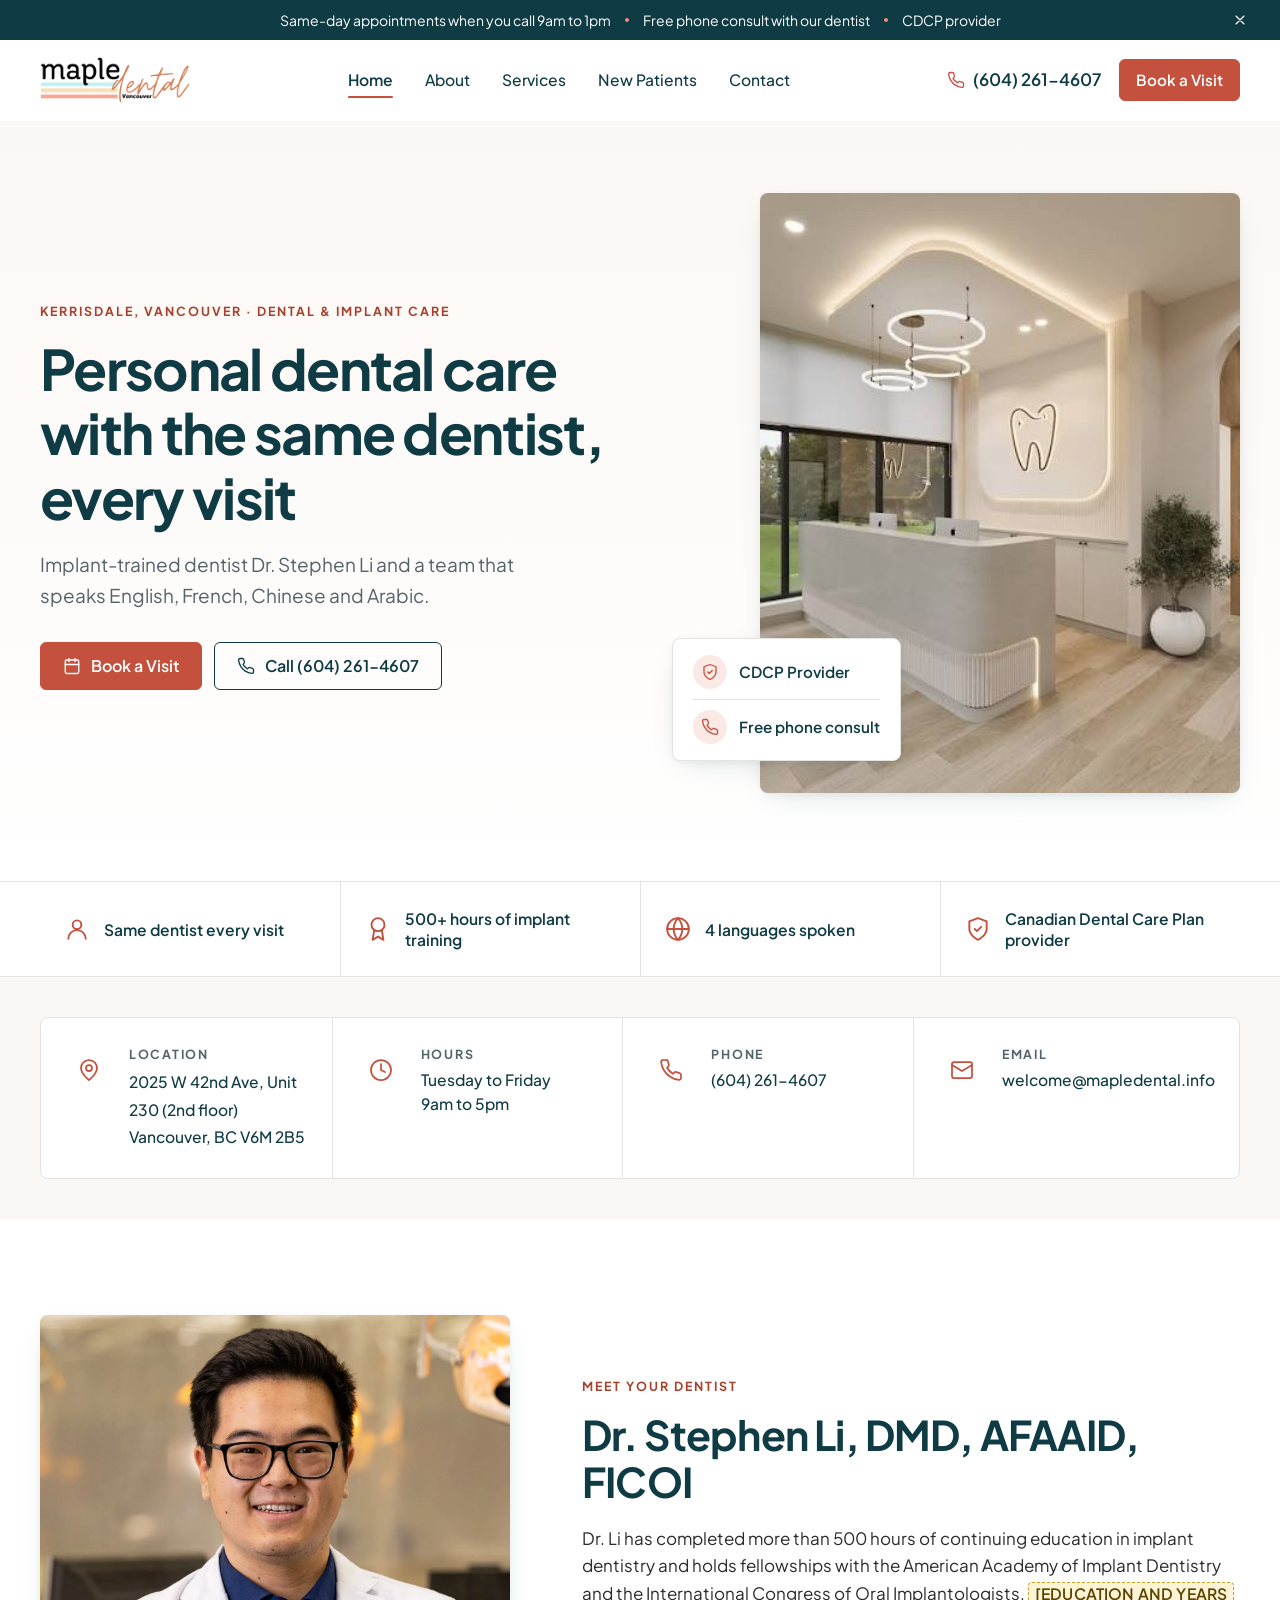
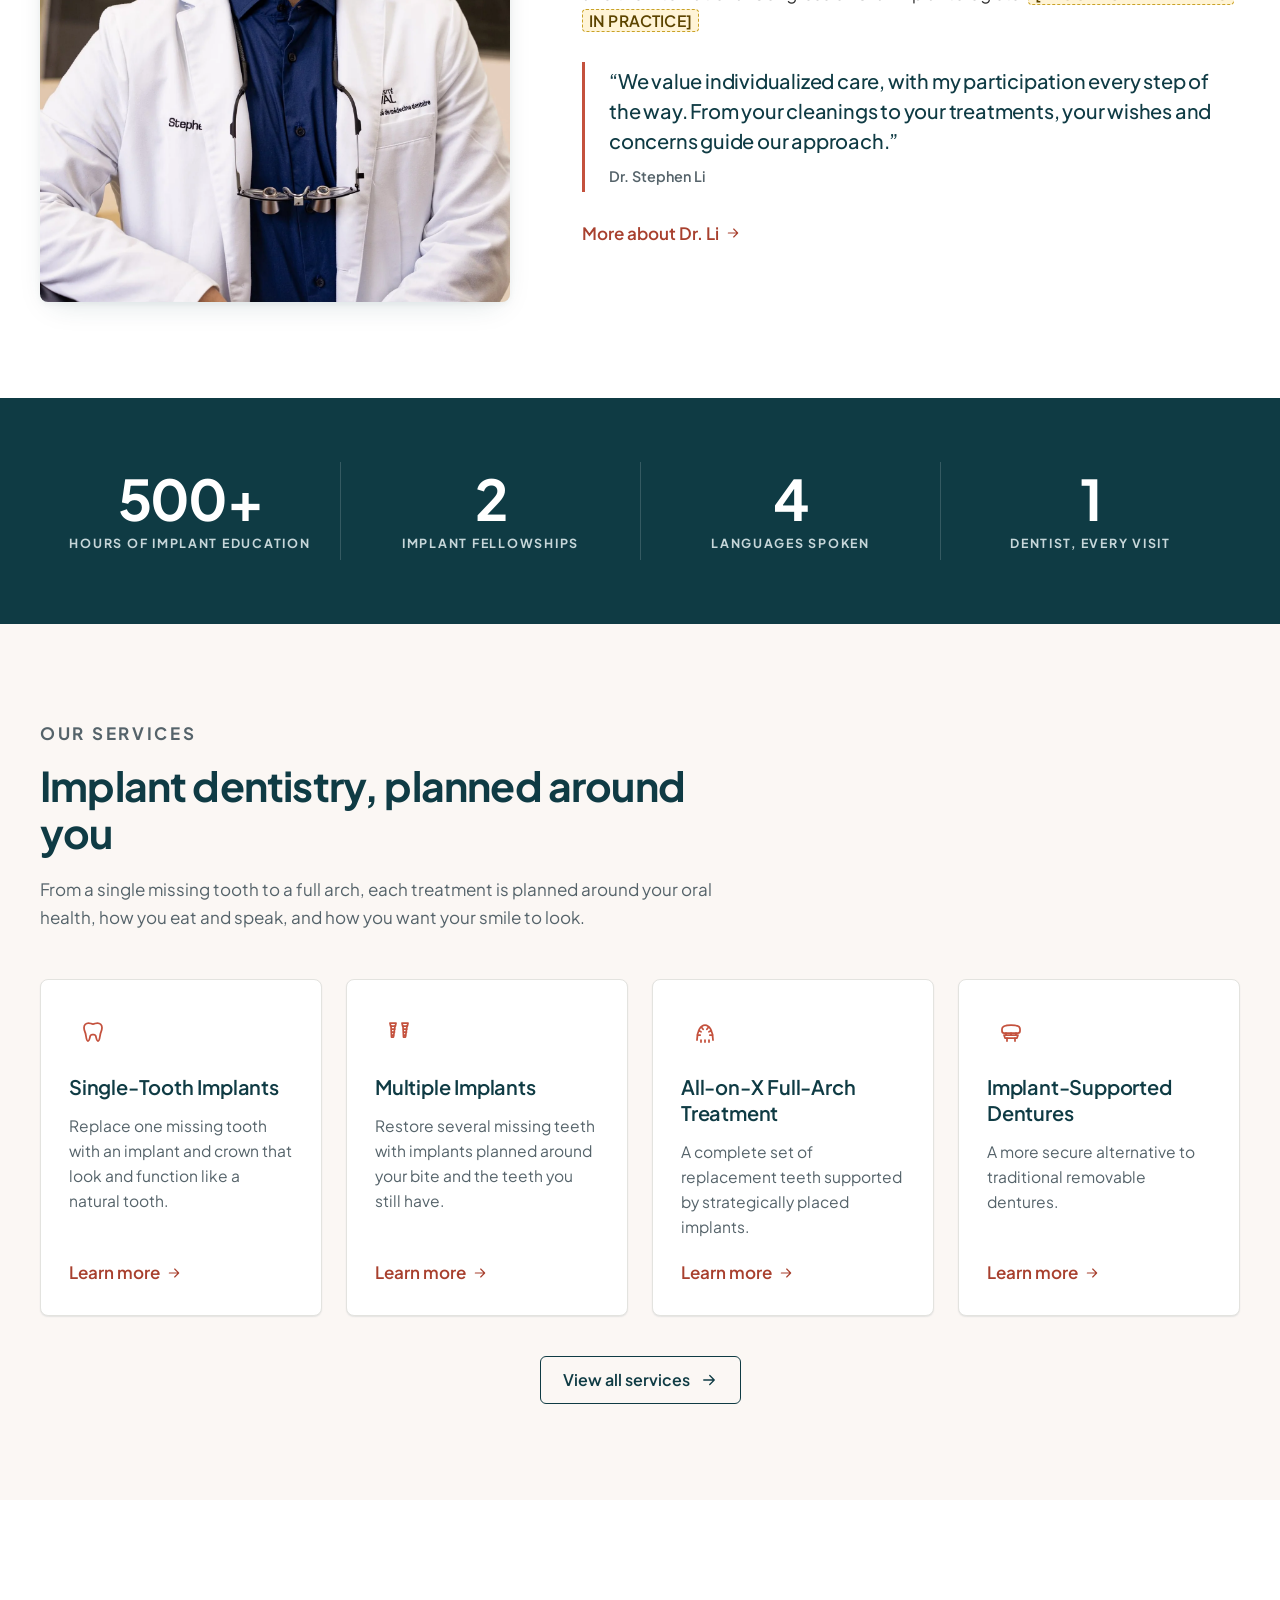
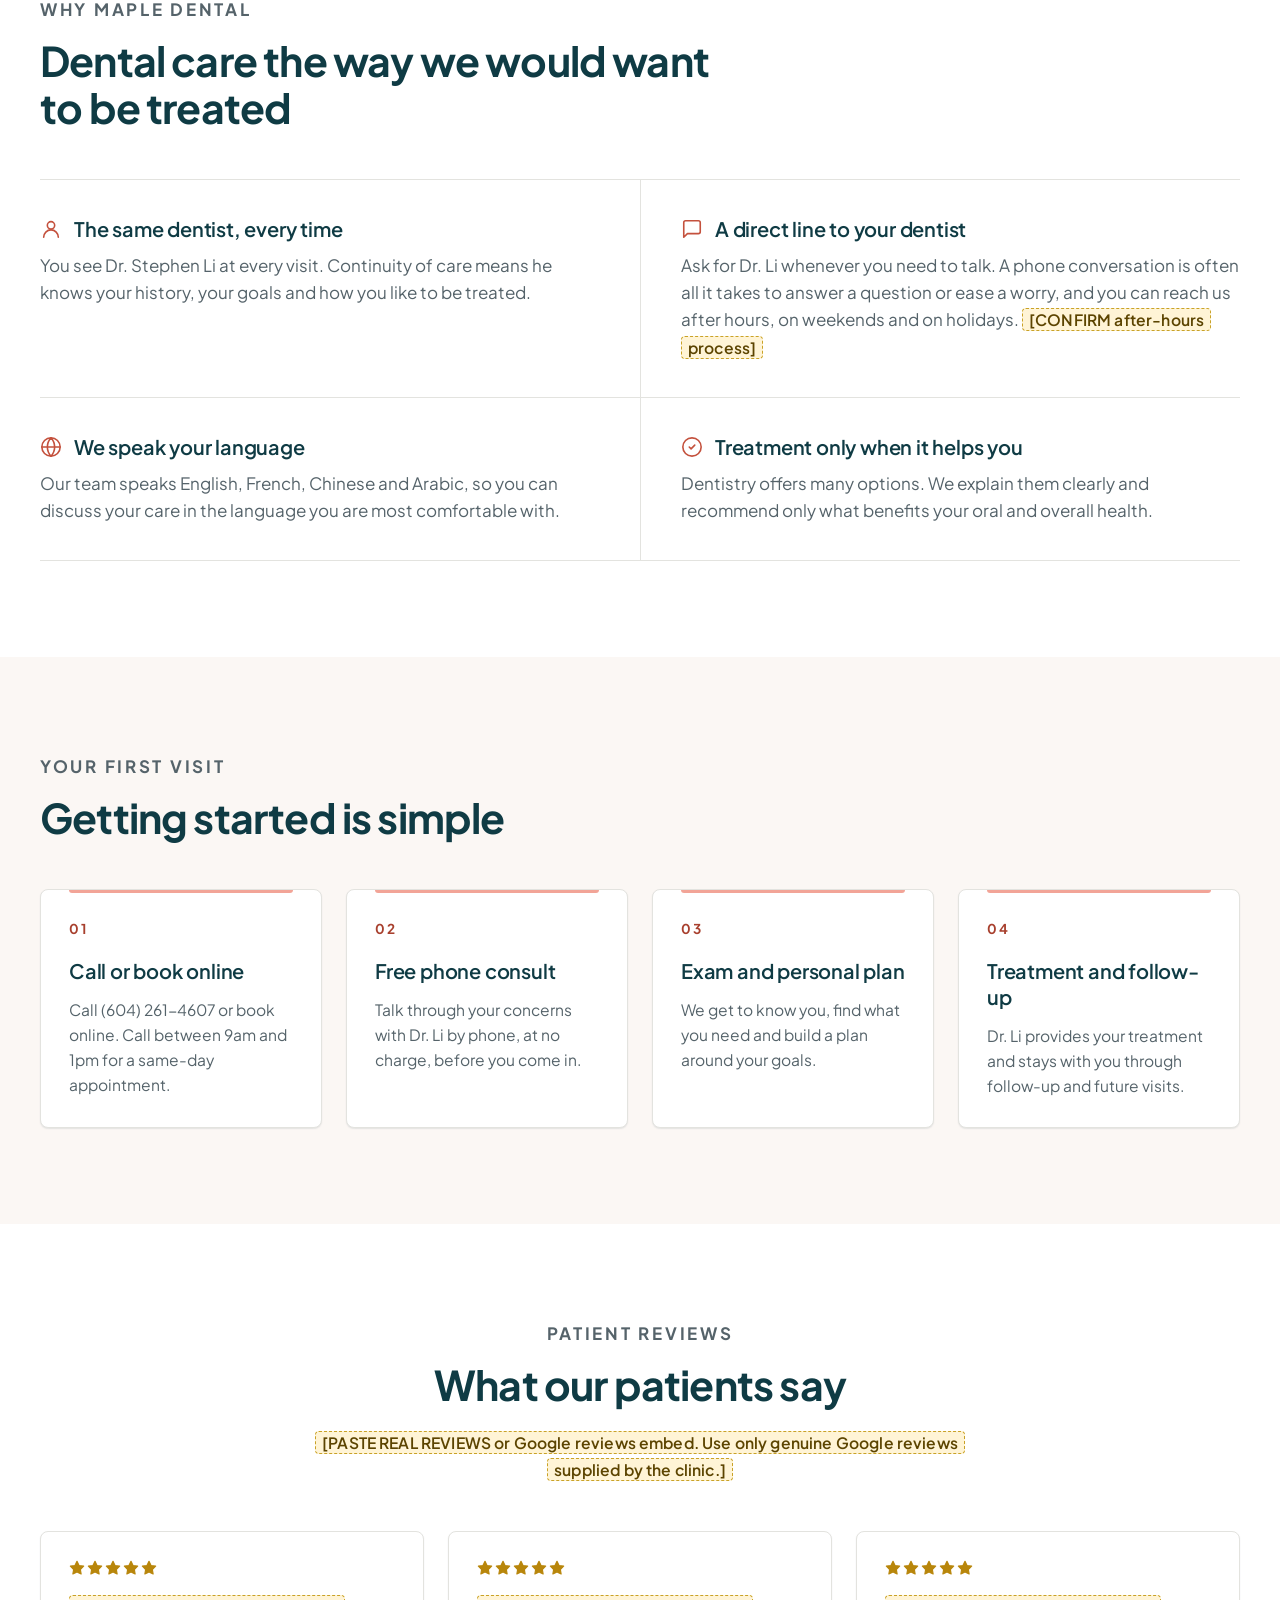
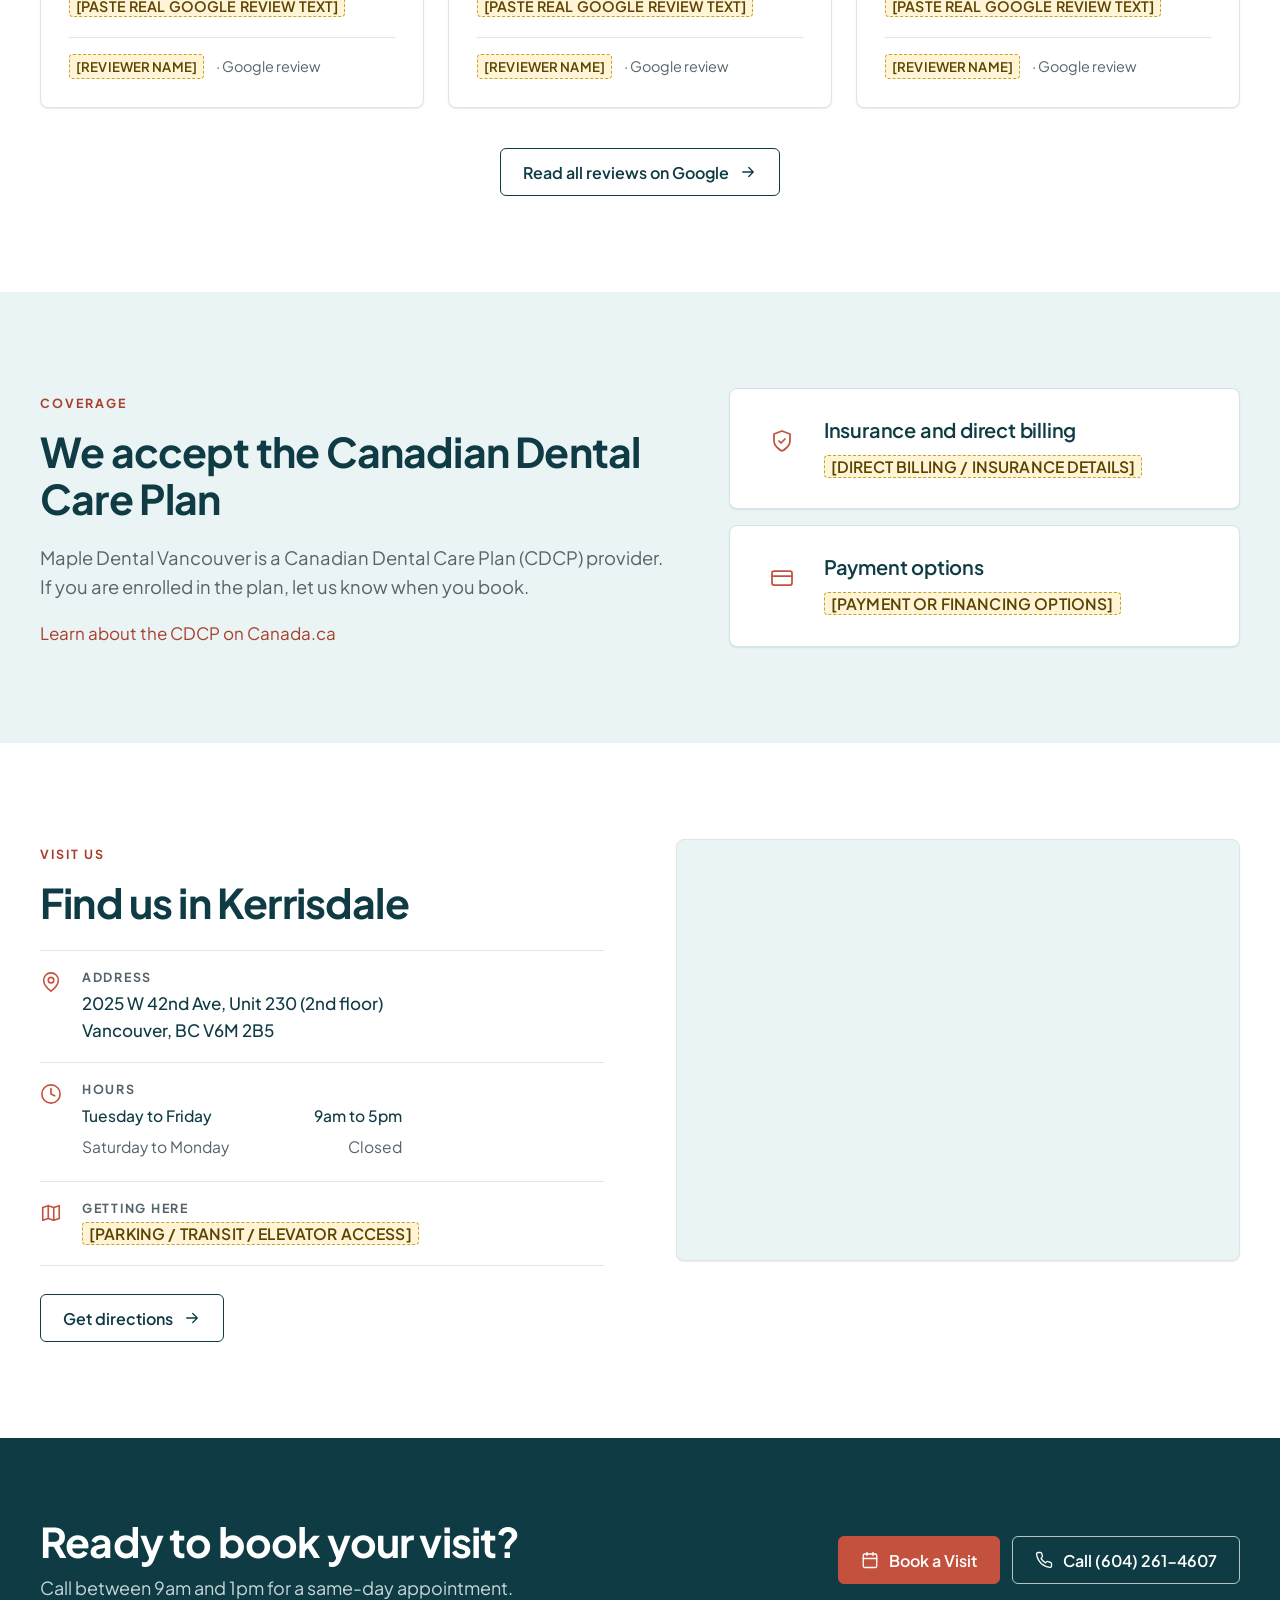
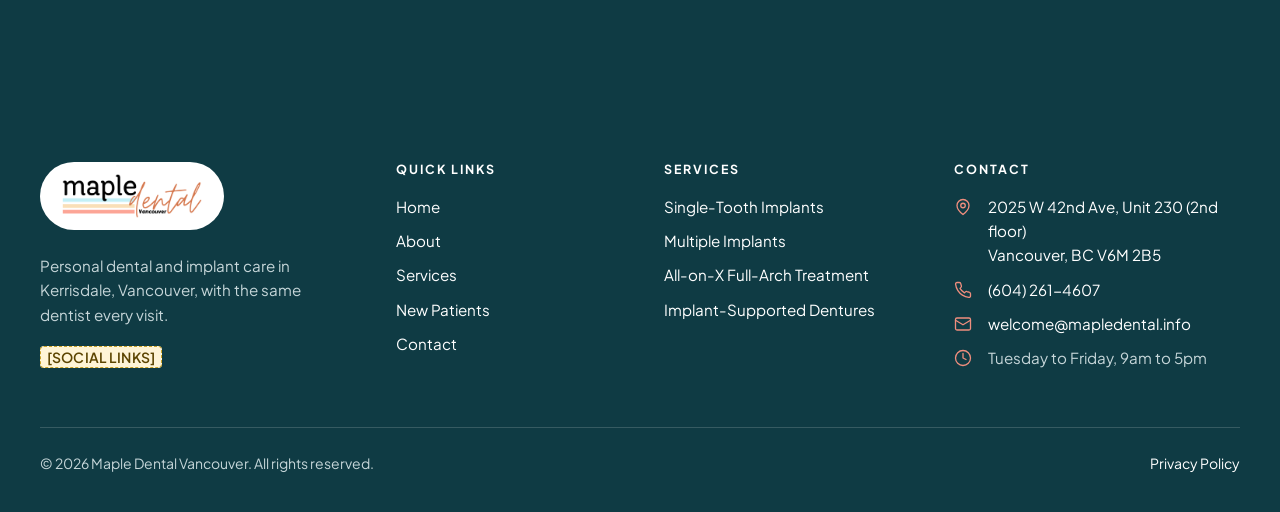
==== commit a1ef34b6: "Add clinic reception photo to hero and project README - Replace the hero placeholder with the clinic" ====
--- a/index.html
+++ b/index.html
@@ -80,7 +80,10 @@
           </div>
         </div>
         <div class="hero__media reveal">
-          <div class="ph-img " role="img" aria-label="Placeholder: CLINIC INTERIOR OR DR. LI WITH A PATIENT"><svg viewBox="0 0 24 24" fill="none" stroke="currentColor" stroke-width="1.75" stroke-linecap="round" stroke-linejoin="round" aria-hidden="true" focusable="false"><rect x="3" y="3" width="18" height="18" rx="2"/><circle cx="9" cy="9" r="2"/><path d="m21 15-5-5L5 21"/></svg><span>[CLINIC INTERIOR OR DR. LI WITH A PATIENT]</span></div>
+          <img class="hero__img" src="/assets/img/clinic-reception.jpg" width="399" height="501" fetchpriority="high"
+               alt="Bright reception area with a curved white front desk, warm ring pendant lights and an illuminated tooth logo on the wall">
+          <!-- Hero photo is only 399x501px; replace with a 1000px+ wide version for sharp display. -->
+
           <div class="float-card">
             <div class="float-card__item"><span class="float-card__icon"><svg viewBox="0 0 24 24" fill="none" stroke="currentColor" stroke-width="1.75" stroke-linecap="round" stroke-linejoin="round" aria-hidden="true" focusable="false"><path d="M12 22s8-4 8-10V5l-8-3-8 3v7c0 6 8 10 8 10z"/><path d="m9 12 2 2 4-4"/></svg></span>CDCP Provider</div>
             <div class="float-card__item"><span class="float-card__icon"><svg viewBox="0 0 24 24" fill="none" stroke="currentColor" stroke-width="1.75" stroke-linecap="round" stroke-linejoin="round" aria-hidden="true" focusable="false"><path d="M22 16.9v3a2 2 0 0 1-2.2 2 19.8 19.8 0 0 1-8.6-3.1 19.5 19.5 0 0 1-6-6A19.8 19.8 0 0 1 2.1 4.2 2 2 0 0 1 4.1 2h3a2 2 0 0 1 2 1.7c.1.9.4 1.8.7 2.7a2 2 0 0 1-.5 2.1L8 9.8a16 16 0 0 0 6 6l1.3-1.3a2 2 0 0 1 2.1-.4c.9.3 1.8.6 2.7.7a2 2 0 0 1 1.7 2z"/></svg></span>Free phone consult</div>
--- a/assets/css/styles.css
+++ b/assets/css/styles.css
@@ -234,6 +234,7 @@
 .hero__sub { font-size: 1.1875rem; color: var(--muted); max-width: 540px; margin-bottom: 32px; }
 .hero__media { position: relative; }
 .hero__media .ph-img { aspect-ratio: 5 / 6; box-shadow: var(--shadow); }
+.hero__img { width: 100%; max-width: 480px; margin-left: auto; aspect-ratio: 4 / 5; object-fit: cover; border-radius: var(--radius); box-shadow: var(--shadow); background: var(--tint); }
 .float-card {
   position: absolute; left: -28px; bottom: 32px; background: #fff; border-radius: var(--radius);
   box-shadow: var(--shadow); padding: 16px 20px; display: grid; gap: 10px; min-width: 220px; border: 1px solid var(--line);
@@ -345,6 +346,8 @@
 .detail svg { width: 22px; height: 22px; color: var(--coral); margin-top: 2px; }
 .detail h3 { font-size: 0.78rem; letter-spacing: 0.14em; text-transform: uppercase; color: var(--muted); margin: 0 0 4px; font-weight: 700; }
 .detail p, .detail address { color: var(--teal); font-weight: 500; }
+.detail address a, .info-item address a { color: var(--teal); }
+.detail address a:hover, .info-item address a:hover { color: var(--coral-ink); }
 .hours-table { border-collapse: collapse; width: 100%; max-width: 320px; font-size: 0.975rem; }
 .hours-table th, .hours-table td { text-align: left; padding: 3px 0; font-weight: 500; color: var(--teal); }
 .hours-table td { text-align: right; }
